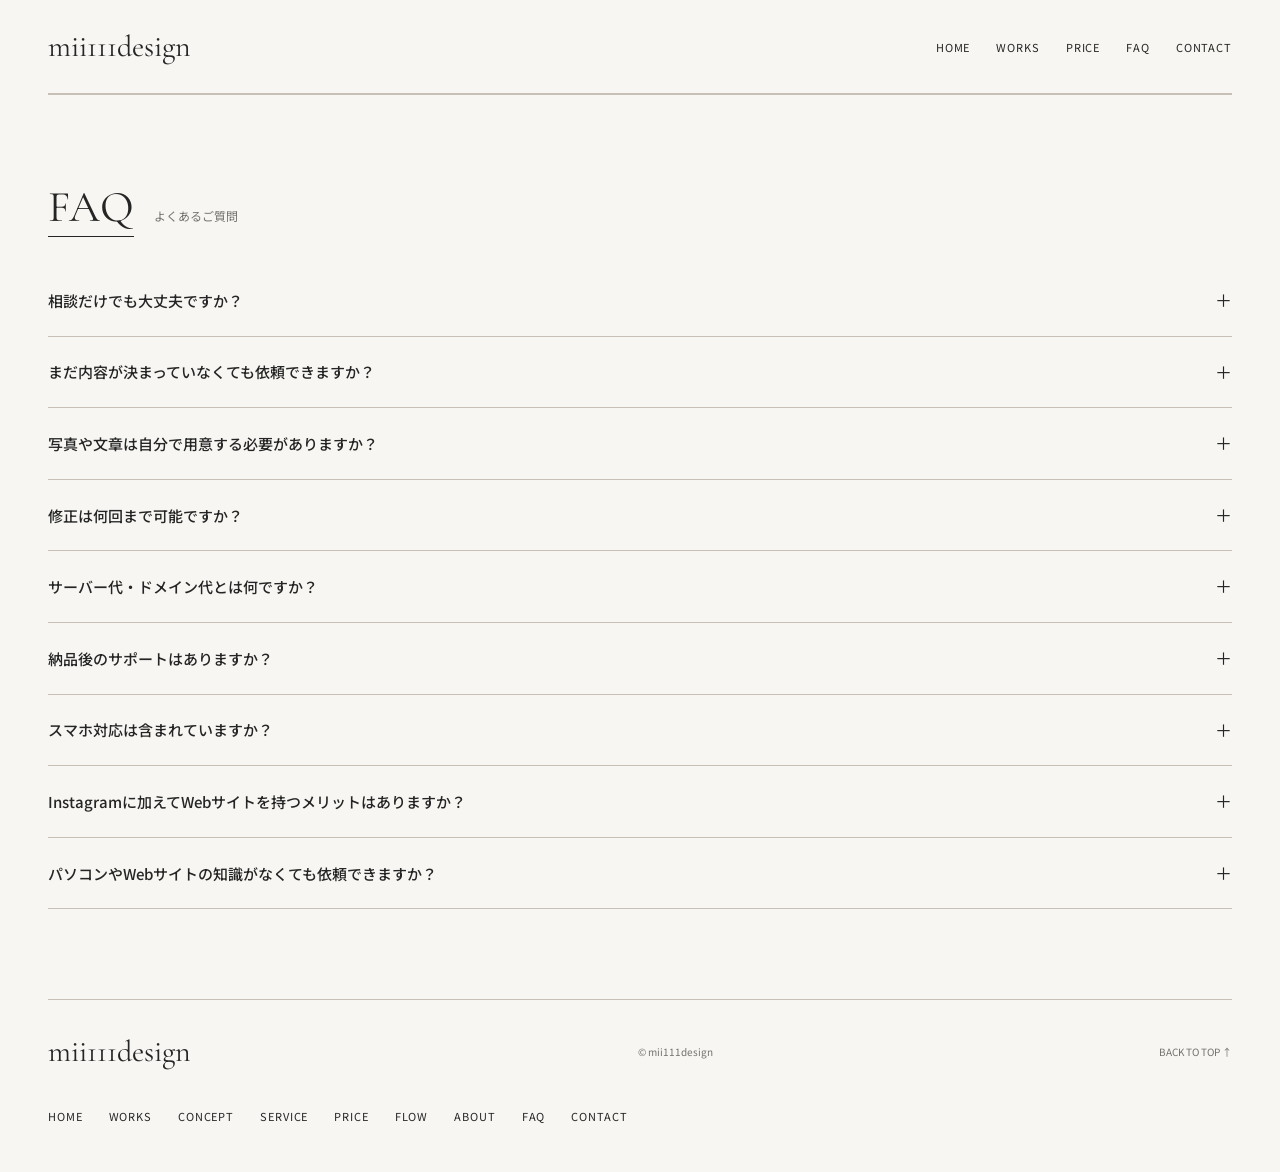
==== faq.html @ 8d622777 "Add files via upload" ====
<!doctype html><html lang="ja"><head><meta charset="utf-8"><meta name="viewport" content="width=device-width,initial-scale=1"><title>FAQ｜よくあるご質問｜mii111design</title><meta name="description" content="mii111designのWebサイト制作について、よくあるご質問をご紹介します。"><meta name="theme-color" content="#F7F6F3"><style>@import url('https://fonts.googleapis.com/css2?family=Cormorant+Garamond:wght@400;500&family=Noto+Sans+JP:wght@400;500&family=Noto+Serif+JP:wght@400;500&display=swap');
:root{--bg:#F7F6F3;--surface:#EDEAE5;--text:#252525;--muted:#73716E;--line:#C8C0B6;--serif:'Cormorant Garamond',Georgia,serif;--jp:'Noto Serif JP',serif}*{box-sizing:border-box}html{scroll-behavior:smooth;scroll-padding-top:32px}body{margin:0;background:var(--bg);color:var(--text);font-family:'Noto Sans JP',sans-serif;font-size:15px;line-height:2}a{color:inherit;text-decoration:none}button{font:inherit}a:focus-visible,button:focus-visible{outline:2px solid var(--text);outline-offset:6px}.wrap{width:calc(100% - 96px);max-width:1280px;margin-inline:auto}.header{min-height:94px;display:flex;align-items:center;justify-content:space-between;gap:28px;border-bottom:1px solid var(--line)}.brand{font-family:var(--serif);font-size:30px;line-height:1.2}.header nav{display:flex;gap:26px;font-size:11px;letter-spacing:.08em}.header nav a{padding-block:16px}.menu-toggle{display:none}.skip{position:absolute;left:24px;top:-100px;background:var(--bg);padding:12px;z-index:2}.skip:focus{top:8px}.hero{padding:88px 0 52px}.eyebrow{font-size:11px;letter-spacing:.13em;margin:0 0 24px}.hero-layout{display:grid;grid-template-columns:1.4fr 1fr;align-items:end;gap:60px}.hero h1{font:500 clamp(28px,2.6vw,38px)/1.65 var(--jp);letter-spacing:.02em;margin:0}.hero-layout>p{margin:0 0 10px;line-height:2.1}.mobile-break{display:none}.text-link{display:inline-flex;gap:50px;border-bottom:1px solid var(--text);padding:12px 0;font-size:13px}.hero>.text-link{margin-top:30px}.section{padding:90px 0;border-top:1px solid var(--line);scroll-margin-top:24px}.section-heading{display:flex;align-items:baseline;gap:20px;margin-bottom:36px}.section-heading :is(h1,h2){font:400 44px/1 var(--serif);margin:0;letter-spacing:.01em}.section-heading>p{color:var(--muted);font-size:12px;margin:0}.works-grid{display:grid;grid-template-columns:repeat(2,minmax(0,1fr));column-gap:24px;row-gap:54px}.work-image{aspect-ratio:4/3;overflow:hidden;background:var(--surface)}img{max-width:100%;display:block}.work-image img{width:100%;height:100%;object-fit:contain;transition:transform .6s ease}.work a:hover img{transform:scale(1.025)}.work-caption{display:flex;justify-content:space-between;align-items:baseline;gap:16px;margin-top:16px}.work h3{font-size:19px;font-weight:500;line-height:1.5;margin:0}.work p{font-size:12px;color:var(--muted);margin:3px 0 0}.missing{height:100%;min-height:220px;display:flex;flex-direction:column;align-items:center;justify-content:center;text-align:center;padding:24px;color:var(--muted)}.missing span{font-size:12px;letter-spacing:.12em}.missing p{font-size:13px}.note{font-size:12px;line-height:1.9;color:var(--muted);margin-top:26px}.split{display:grid;grid-template-columns:1fr 1.1fr;gap:64px}.split>.section-heading{align-self:start;flex-wrap:wrap}.copy h3,.contact h3{font:400 27px/1.8 var(--jp);margin:0 0 24px}.copy p{margin:0 0 20px;max-width:40em}.list{margin:0}.list>div{padding:22px 0;border-bottom:1px solid var(--line)}.list>div:first-child{padding-top:0}.list dt{font-weight:500}.list dd{margin:7px 0 0;color:var(--muted);font-size:13px}.contact-layout{display:grid;grid-template-columns:1fr 1.1fr;gap:64px}.contact-layout p{margin-top:0}.contact-actions{display:grid;gap:12px;margin-top:30px}.contact-actions button,.contact-actions a{display:flex;justify-content:space-between;gap:20px;align-items:center;padding:18px 20px;border:1px solid var(--line);background:transparent;color:var(--muted);text-align:left}.contact-actions span{font-size:12px}footer{display:flex;justify-content:space-between;align-items:center;gap:24px;padding:34px 0;border-top:1px solid var(--line)}footer small,footer>a:last-child{font-size:10px;color:var(--muted)}.detail{padding-top:40px}.detail>.eyebrow{margin-top:70px}.detail h1{font:400 clamp(30px,4.5vw,64px)/1.35 var(--serif);overflow-wrap:anywhere;margin:0}.category{color:var(--muted);font-size:13px;margin-bottom:36px}.detail-image{background:var(--surface);aspect-ratio:4/3;max-width:1000px;margin:0 auto 70px}.detail-image img{width:100%;height:100%;object-fit:contain}.detail-nav{display:flex;justify-content:space-between;gap:16px;padding:0 0 64px;font-size:13px}.motion .reveal{opacity:0;transform:translateY(12px);transition:opacity .65s ease,transform .65s ease}.motion .reveal.visible{opacity:1;transform:none}
@media(max-width:1000px){.wrap{width:calc(100% - 56px)}.header nav{gap:16px}.hero-layout{gap:32px}.split,.contact-layout{gap:36px}.section-heading{gap:12px}}
@media(max-width:700px){.wrap{width:calc(100% - 40px)}.header{min-height:76px;flex-wrap:wrap;gap:0}.brand{font-size:26px}.menu-toggle{display:block;background:none;border:0;padding:14px 0 14px 20px;font-size:11px;letter-spacing:.1em}.header nav{width:100%;display:grid;grid-template-columns:repeat(3,1fr);gap:0;padding:8px 0 16px}.header nav[hidden]{display:none}.header nav a{padding:12px 0;min-height:44px}.hero{padding:58px 0 40px}.hero-layout{grid-template-columns:1fr;gap:24px}.hero h1{font-size:clamp(24px,6.2vw,36px);line-height:1.8}.mobile-break{display:block}.hero-layout>p{font-size:13px}.section{padding:56px 0}.section-heading :is(h1,h2){font-size:38px}.works-grid{grid-template-columns:1fr;gap:36px}.work h3{font-size:18px}.split,.contact-layout{grid-template-columns:1fr;gap:8px}.copy h3,.contact h3{font-size:23px}.section-heading{margin-bottom:28px}.detail-image{margin-bottom:40px}.detail>.eyebrow{margin-top:42px}footer{flex-wrap:wrap;padding:28px 0}footer .brand{width:100%}.detail-nav{font-size:11px;gap:8px}}
@media(prefers-reduced-motion:reduce){html{scroll-behavior:auto}.motion .reveal{opacity:1;transform:none;transition:none}.work-image img{transition:none}.work a:hover img{transform:none}}
#price ul{padding-left:1.5em}#price>div:last-child{min-width:0}#price h3{font-size:15px;font-weight:500}#price .note h3{font-size:12px}.flow-list{padding:0;list-style:none}.flow-list>li{padding:22px 0;border-bottom:1px solid var(--line)}.flow-list>li:first-child{padding-top:0}</style><link rel="stylesheet" href="assets/additions.css"><script>(()=>{try{const reduce=matchMedia('(prefers-reduced-motion:reduce)').matches;const seen=sessionStorage.getItem('mii111design-intro-v1');sessionStorage.setItem('mii111design-intro-v1','1');if(!reduce&&!seen&&performance.getEntriesByType('navigation')[0]?.type!=='reload'){document.documentElement.classList.add('loading-intro');window.miiIntroSafety=setTimeout(()=>document.documentElement.classList.remove('loading-intro','intro-playing'),4000);}}catch(e){}})();</script><script defer src="assets/additions.js"></script></head><body><div class="site-loader" aria-hidden="true"><img src="assets/logo-loading.png" width="650" height="440" alt="" fetchpriority="high"></div><a class="skip" href="#main">本文へ移動</a><header class="header wrap"><a class="brand" href="index.html">mii111design</a><button class="menu-toggle" type="button" aria-controls="nav" aria-expanded="false">MENU</button><nav id="nav" aria-label="メインナビゲーション"><a href="index.html">HOME</a><a href="works.html">WORKS</a><a href="price.html">PRICE</a><a href="faq.html">FAQ</a><a href="index.html#contact">CONTACT</a></nav></header><main id="main" class="wrap"><section class="section" id="faq"><div class="section-heading reveal"><h1>FAQ</h1><p>よくあるご質問</p></div><div class="faq-list"><section class="faq-item"><h3><button type="button" id="faq-question-1" aria-expanded="false" aria-controls="faq-answer-1">相談だけでも大丈夫ですか？<span aria-hidden="true">＋</span></button></h3><div class="faq-answer" id="faq-answer-1" role="region" aria-labelledby="faq-question-1" inert><div><p>ご相談だけでも大丈夫です。「こんなサイトは作れるかな？」という段階からお話を伺います。ご相談・お見積もりは無料ですので、制作を依頼するかどうかは、お話ししてから考えていただけます。</p></div></div></section><section class="faq-item"><h3><button type="button" id="faq-question-2" aria-expanded="false" aria-controls="faq-answer-2">まだ内容が決まっていなくても依頼できますか？<span aria-hidden="true">＋</span></button></h3><div class="faq-answer" id="faq-answer-2" role="region" aria-labelledby="faq-question-2" inert><div><p class="wrap-copy">もちろん大丈夫です。何を載せたらいいか分からない段階でも、お店のことや好きなサイトの雰囲気を伺いながら、一緒に内容を整理していきます。</p></div></div></section><section class="faq-item"><h3><button type="button" id="faq-question-3" aria-expanded="false" aria-controls="faq-answer-3">写真や文章は自分で用意する必要がありますか？<span aria-hidden="true">＋</span></button></h3><div class="faq-answer" id="faq-answer-3" role="region" aria-labelledby="faq-question-3" inert><div><p>写真は、Webサイトに載せたいものをお客様にご用意いただいています。「どんな写真を撮ればいいか分からない」という場合は、サイトの内容に合わせて必要な写真をこちらからご案内することもできます。文章についても、最初からきれいにまとめていただく必要はありません。何を書けばいいか迷っている場合は、お店のことをお聞きしながら、一緒に内容を考えていきます。</p></div></div></section><section class="faq-item"><h3><button type="button" id="faq-question-4" aria-expanded="false" aria-controls="faq-answer-4">修正は何回まで可能ですか？<span aria-hidden="true">＋</span></button></h3><div class="faq-answer" id="faq-answer-4" role="region" aria-labelledby="faq-question-4" inert><div><p class="wrap-copy">シンプルプランは2回、スタンダードプランとオーダープランは3回まで対応しています。回数を超える修正や大幅な変更については、内容を伺ってから追加費用をご案内します。</p></div></div></section><section class="faq-item"><h3><button type="button" id="faq-question-5" aria-expanded="false" aria-controls="faq-answer-5">サーバー代・ドメイン代とは何ですか？<span aria-hidden="true">＋</span></button></h3><div class="faq-answer" id="faq-answer-5" role="region" aria-labelledby="faq-question-5" inert><div><p>サイトをインターネット上で公開するために必要な費用です。サーバーはサイトを置く場所、ドメインは住所（URL）のようなものです。制作料金とは別に費用がかかりますが、契約や設定はサポートします。</p></div></div></section><section class="faq-item"><h3><button type="button" id="faq-question-6" aria-expanded="false" aria-controls="faq-answer-6">納品後のサポートはありますか？<span aria-hidden="true">＋</span></button></h3><div class="faq-answer" id="faq-answer-6" role="region" aria-labelledby="faq-question-6" inert><div><p class="wrap-copy">納品後14日間は、文章の修正や画像の差し替えなど、軽微な修正に無料で対応しています。大幅なデザイン変更やページ追加、14日を過ぎてからの修正は、別途ご相談ください。</p></div></div></section><section class="faq-item"><h3><button type="button" id="faq-question-7" aria-expanded="false" aria-controls="faq-answer-7">スマホ対応は含まれていますか？<span aria-hidden="true">＋</span></button></h3><div class="faq-answer" id="faq-answer-7" role="region" aria-labelledby="faq-question-7" inert><div><p>すべてのプランにスマートフォン対応が含まれています。パソコン・タブレット・スマートフォンそれぞれで、情報が読みやすく、操作しやすい表示に整えます。</p></div></div></section><section class="faq-item"><h3><button type="button" id="faq-question-8" aria-expanded="false" aria-controls="faq-answer-8">Instagramに加えてWebサイトを持つメリットはありますか？<span aria-hidden="true">＋</span></button></h3><div class="faq-answer" id="faq-answer-8" role="region" aria-labelledby="faq-question-8" inert><div><p>Instagramは、お店の雰囲気や日々の様子を伝えるのに便利です。Webサイトにはメニューや料金、アクセス、予約方法をまとめて載せられるので、初めてお店を知った方も必要な情報を探しやすくなります。</p></div></div></section><section class="faq-item"><h3><button type="button" id="faq-question-9" aria-expanded="false" aria-controls="faq-answer-9">パソコンやWebサイトの知識がなくても依頼できますか？<span aria-hidden="true">＋</span></button></h3><div class="faq-answer" id="faq-answer-9" role="region" aria-labelledby="faq-question-9" inert><div><p>もちろん大丈夫です。Webサイトを作るのが初めての方にも分かるように、制作の流れや準備していただくことを一つずつご説明します。サーバーやドメインなど、聞き慣れないものについてもご案内しますので、最初から詳しい知識がなくても心配いりません。</p></div></div></section></div></section></main><footer class="wrap"><a class="brand" href="index.html">mii111design</a><small>© mii111design</small><nav class="footer-nav" aria-label="フッターナビゲーション"><a href="index.html">HOME</a><a href="works.html">WORKS</a><a href="index.html#concept">CONCEPT</a><a href="index.html#service">SERVICE</a><a href="price.html">PRICE</a><a href="index.html#flow">FLOW</a><a href="index.html#about">ABOUT</a><a href="faq.html">FAQ</a><a href="index.html#contact">CONTACT</a></nav><a href="#main">BACK TO TOP ↑</a></footer><script>const toggle=document.querySelector('.menu-toggle');const nav=document.querySelector('#nav');const narrow=window.matchMedia('(max-width:700px)');
function syncMenu(){nav.hidden=narrow.matches;toggle.setAttribute('aria-expanded',String(!nav.hidden));}
syncMenu();narrow.addEventListener('change',syncMenu);toggle.addEventListener('click',()=>{nav.hidden=!nav.hidden;toggle.setAttribute('aria-expanded',String(!nav.hidden));});nav.addEventListener('click',e=>{if(narrow.matches&&e.target.closest('a')){nav.hidden=true;toggle.setAttribute('aria-expanded','false');}});document.addEventListener('keydown',e=>{if(e.key==='Escape'&&narrow.matches&&!nav.hidden){nav.hidden=true;toggle.setAttribute('aria-expanded','false');toggle.focus();}});
if('IntersectionObserver' in window&&!window.matchMedia('(prefers-reduced-motion:reduce)').matches){const observer=new IntersectionObserver(entries=>{entries.forEach(entry=>{if(entry.isIntersecting){entry.target.classList.add('visible');observer.unobserve(entry.target);}});},{threshold:.08});document.querySelectorAll('.reveal').forEach(el=>observer.observe(el));document.documentElement.classList.add('motion');}
</script></body></html>
---- assets/additions.css ----
.title-line{position:relative;display:inline-block}.title-line::after{content:"";position:absolute;left:0;right:0;bottom:-8px;height:1px;background:currentColor;transform:scaleX(1);transform-origin:left}.underline-motion .title-line::after{transform:scaleX(0);transition:transform .7s ease}.underline-motion .title-line.line-visible::after{transform:scaleX(1)}
footer{flex-wrap:wrap}.footer-nav{order:1;flex-basis:100%;display:flex;flex-wrap:wrap;gap:0 26px;font-size:11px;letter-spacing:.08em}.footer-nav a{display:inline-flex;align-items:center;min-height:44px}.contact-actions .email-link{flex-wrap:wrap;gap:4px 20px}.email-link span{min-width:0;overflow-wrap:anywhere}.work-disclosure{margin:0 0 36px}
.site-loader{display:none}.loading-intro .site-loader{display:flex;position:fixed;inset:0;z-index:1000;align-items:center;justify-content:center;background:#fff;pointer-events:all}.site-loader img{width:min(320px,70vw);height:auto;opacity:0}.loading-intro.intro-playing .site-loader{animation:intro-out .5s ease .9s forwards}.intro-playing .site-loader img{animation:intro-in .5s ease forwards}@keyframes intro-in{to{opacity:1}}@keyframes intro-out{to{opacity:0;visibility:hidden}}@media(prefers-reduced-motion:reduce){.loading-intro .site-loader{display:none}.underline-motion .title-line::after{transform:scaleX(1);transition:none}.intro-playing .site-loader,.intro-playing .site-loader img{animation:none}}
.loading-intro body>:is(header,main,footer){filter:blur(8px);opacity:.7}.site-revealing body>:is(header,main,footer){animation:site-clarify .9s cubic-bezier(.22,1,.36,1) both}@keyframes site-clarify{from{filter:blur(8px);opacity:.7}to{filter:blur(0);opacity:1}}@media(prefers-reduced-motion:reduce){.loading-intro body>:is(header,main,footer){filter:none;opacity:1}.site-revealing body>:is(header,main,footer){animation:none;filter:none;opacity:1}}

/* Original image is displayed through four rectangular windows without editing pixels. */
.pc-marquee{overflow:hidden;margin-top:36px;padding-block:24px;background:var(--bg);width:100vw;margin-inline:calc((100% - 100vw)/2)}.pc-track{display:flex;width:max-content;animation:pc-drift 72s linear infinite}.pc-group{display:flex;gap:24px;padding-right:24px}.pc-window{position:relative;overflow:hidden;width:clamp(260px,32vw,420px);aspect-ratio:540/440;flex:none}.pc-window img{position:absolute;width:232.222222%;max-width:none;height:auto;top:-40.909091%}.pc-1 img,.pc-3 img{left:-17.592593%}.pc-2 img,.pc-4 img{left:-114.814815%}.pc-3 img,.pc-4 img{top:-141.818182%}.about-photo{width:100%;height:auto;margin-bottom:28px}@keyframes pc-drift{to{transform:translateX(-50%)}}@media(prefers-reduced-motion:reduce){.pc-track{animation:none}.pc-marquee{overflow-x:auto}}



.about-layout{display:grid;grid-template-columns:2fr 3fr;gap:64px;align-items:start}.about-layout .about-photo{margin:0}.profile-list{display:grid;gap:28px}.profile-list h3{font-size:16px;font-weight:500;line-height:1.8;margin:0 0 10px}.profile-list p{margin:0;font-size:14px}.consultation-circles{list-style:none;padding:0;margin:48px auto 0;max-width:960px;display:grid;grid-template-columns:repeat(3,minmax(0,1fr));gap:28px 48px}.consultation-circles li{aspect-ratio:1;background:var(--surface);border-radius:50%;display:flex;align-items:center;justify-content:center;text-align:center;padding:16px;line-height:1.8}.circle-motion .consultation-circles li{opacity:0;transform:translateY(20px);transition:opacity .7s ease var(--circle-delay),transform .7s ease var(--circle-delay)}.circle-motion .consultation-circles .circle-visible{opacity:1;transform:none}.consultation-note{max-width:48em;margin:36px auto 0}.faq-item{border-bottom:1px solid var(--line)}.faq-item h3{margin:0;font-size:15px;font-weight:500}.faq-item button{width:100%;display:flex;align-items:center;justify-content:space-between;gap:24px;min-height:64px;padding:20px 0;border:0;background:transparent;color:inherit;text-align:left;line-height:1.8;cursor:pointer}.faq-item button span{flex:none;font-size:17px;font-weight:400}.faq-answer{display:grid;grid-template-rows:0fr;visibility:hidden;transition:grid-template-rows .3s ease,visibility .3s}.faq-answer>div{min-height:0;overflow:hidden}.faq-answer p{font-size:14px;color:var(--muted);margin:0;padding:0 0 24px}.faq-answer.faq-open{grid-template-rows:1fr;visibility:visible}
@media(max-width:1000px){.about-layout{gap:36px}.consultation-circles{gap:24px}}
@media(max-width:700px){.about-layout{grid-template-columns:1fr;gap:28px}.profile-list{gap:26px}.profile-list p{font-size:14px}.consultation-circles{grid-template-columns:repeat(2,minmax(0,1fr));gap:16px;margin-top:36px}.consultation-circles li{font-size:clamp(12px,3.2vw,15px);padding:10px}.faq-item button{gap:16px}.faq-answer p{font-size:14px}}
@media(prefers-reduced-motion:reduce){.circle-motion .consultation-circles li{opacity:1;transform:none;transition:none}.faq-answer{transition:none}}
#consultation>.section-heading{flex-wrap:wrap}

.circle-toggle{width:100%;height:100%;display:flex;align-items:center;justify-content:center;position:absolute;inset:0;padding:16px;border:0;border-radius:50%;background:transparent;color:inherit;font:inherit;line-height:inherit;text-align:center;cursor:pointer}.consultation-circles li{position:relative}.circle-text{display:block;opacity:1;transition:opacity .175s ease}.circle-toggle.circle-switching .circle-text{opacity:0}.circle-toggle[aria-pressed="true"] .circle-text{font-size:14px}.circle-toggle:focus-visible{outline-offset:4px}@media(max-width:700px){.circle-toggle{padding:12px}.circle-toggle[aria-pressed="true"] .circle-text{font-size:clamp(11px,2.9vw,14px);line-height:1.65}}@media(prefers-reduced-motion:reduce){.circle-text{transition:none}}

.hero>.price-link{display:flex;width:max-content;margin-top:16px}#price>.section-heading{display:block}#price>.section-heading>p{margin-top:20px}.price-intro{max-width:52em;margin:0 0 36px}

.wrap-copy{text-wrap:pretty}.wrap-phrase{white-space:nowrap}

.pc-screen{position:absolute;left:10%;top:10.227273%;width:79.62963%;height:62.045455%;overflow:hidden;z-index:1;pointer-events:none}.pc-3 .pc-screen,.pc-4 .pc-screen{top:9.772727%}.pc-window .pc-screen img{position:absolute;inset:0;width:100%;height:100%;max-width:100%;object-fit:cover;opacity:0;transition:opacity .65s ease;z-index:0}.pc-screen img.screen-active{opacity:1;z-index:1}.pc-screen img.screen-incoming{opacity:1;z-index:2}@media(prefers-reduced-motion:reduce){.pc-window .pc-screen img{transition:none}}
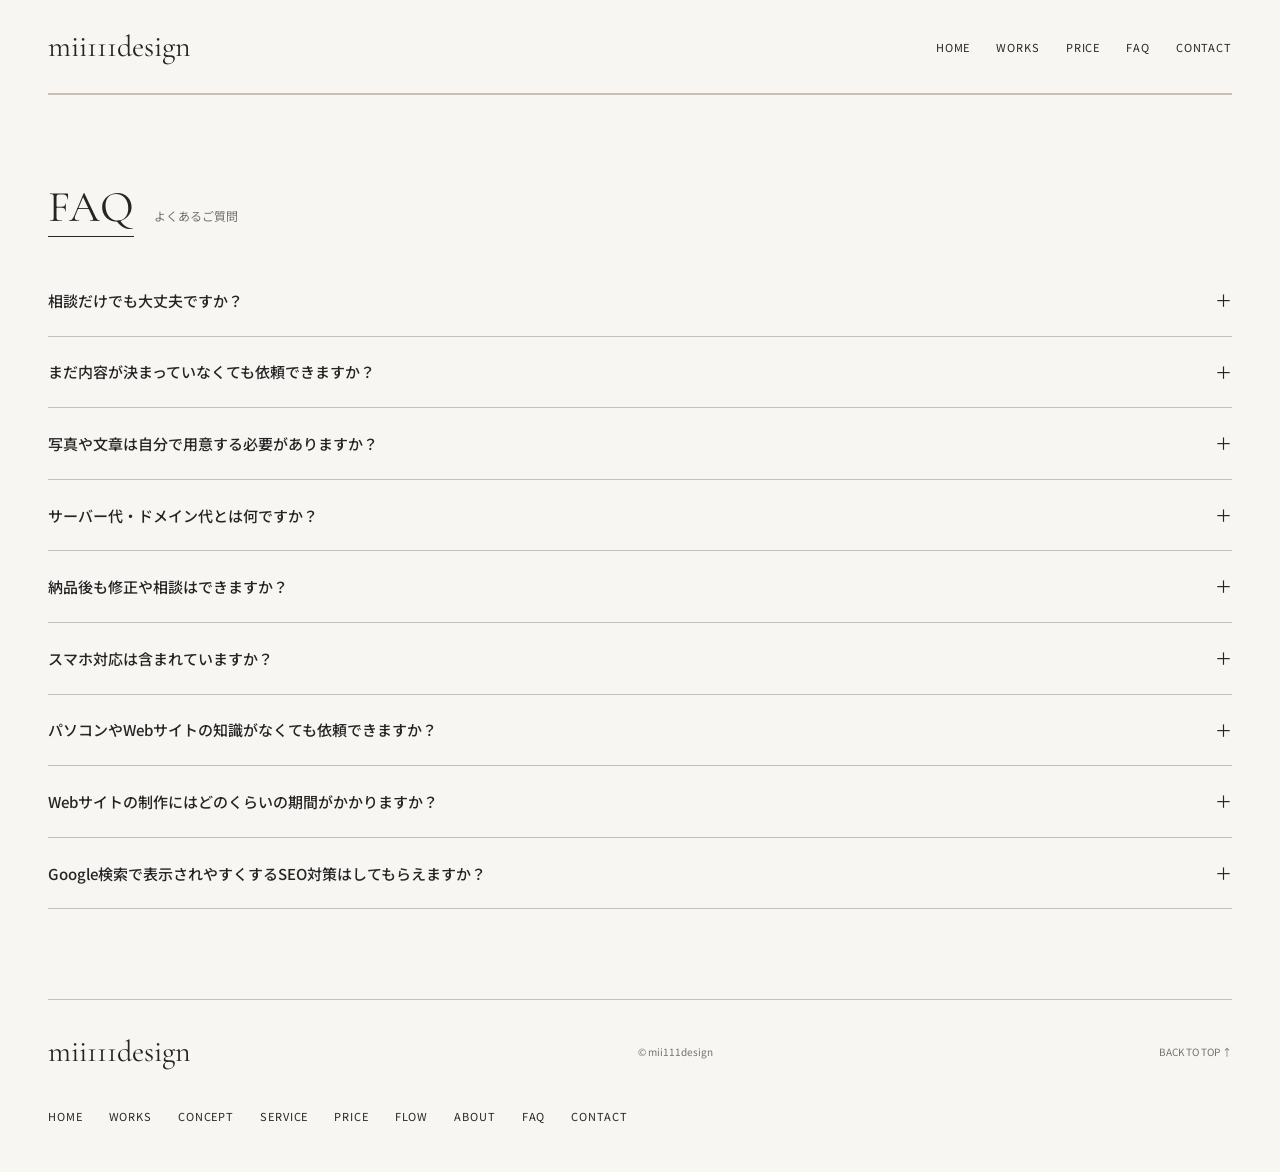
==== commit fff7e537: "Add files via upload" ====
--- a/faq.html
+++ b/faq.html
@@ -3,8 +3,5 @@
 @media(max-width:1000px){.wrap{width:calc(100% - 56px)}.header nav{gap:16px}.hero-layout{gap:32px}.split,.contact-layout{gap:36px}.section-heading{gap:12px}}
 @media(max-width:700px){.wrap{width:calc(100% - 40px)}.header{min-height:76px;flex-wrap:wrap;gap:0}.brand{font-size:26px}.menu-toggle{display:block;background:none;border:0;padding:14px 0 14px 20px;font-size:11px;letter-spacing:.1em}.header nav{width:100%;display:grid;grid-template-columns:repeat(3,1fr);gap:0;padding:8px 0 16px}.header nav[hidden]{display:none}.header nav a{padding:12px 0;min-height:44px}.hero{padding:58px 0 40px}.hero-layout{grid-template-columns:1fr;gap:24px}.hero h1{font-size:clamp(24px,6.2vw,36px);line-height:1.8}.mobile-break{display:block}.hero-layout>p{font-size:13px}.section{padding:56px 0}.section-heading :is(h1,h2){font-size:38px}.works-grid{grid-template-columns:1fr;gap:36px}.work h3{font-size:18px}.split,.contact-layout{grid-template-columns:1fr;gap:8px}.copy h3,.contact h3{font-size:23px}.section-heading{margin-bottom:28px}.detail-image{margin-bottom:40px}.detail>.eyebrow{margin-top:42px}footer{flex-wrap:wrap;padding:28px 0}footer .brand{width:100%}.detail-nav{font-size:11px;gap:8px}}
 @media(prefers-reduced-motion:reduce){html{scroll-behavior:auto}.motion .reveal{opacity:1;transform:none;transition:none}.work-image img{transition:none}.work a:hover img{transform:none}}
-#price ul{padding-left:1.5em}#price>div:last-child{min-width:0}#price h3{font-size:15px;font-weight:500}#price .note h3{font-size:12px}.flow-list{padding:0;list-style:none}.flow-list>li{padding:22px 0;border-bottom:1px solid var(--line)}.flow-list>li:first-child{padding-top:0}</style><link rel="stylesheet" href="assets/additions.css"><script>(()=>{try{const reduce=matchMedia('(prefers-reduced-motion:reduce)').matches;const seen=sessionStorage.getItem('mii111design-intro-v1');sessionStorage.setItem('mii111design-intro-v1','1');if(!reduce&&!seen&&performance.getEntriesByType('navigation')[0]?.type!=='reload'){document.documentElement.classList.add('loading-intro');window.miiIntroSafety=setTimeout(()=>document.documentElement.classList.remove('loading-intro','intro-playing'),4000);}}catch(e){}})();</script><script defer src="assets/additions.js"></script></head><body><div class="site-loader" aria-hidden="true"><img src="assets/logo-loading.png" width="650" height="440" alt="" fetchpriority="high"></div><a class="skip" href="#main">本文へ移動</a><header class="header wrap"><a class="brand" href="index.html">mii111design</a><button class="menu-toggle" type="button" aria-controls="nav" aria-expanded="false">MENU</button><nav id="nav" aria-label="メインナビゲーション"><a href="index.html">HOME</a><a href="works.html">WORKS</a><a href="price.html">PRICE</a><a href="faq.html">FAQ</a><a href="index.html#contact">CONTACT</a></nav></header><main id="main" class="wrap"><section class="section" id="faq"><div class="section-heading reveal"><h1>FAQ</h1><p>よくあるご質問</p></div><div class="faq-list"><section class="faq-item"><h3><button type="button" id="faq-question-1" aria-expanded="false" aria-controls="faq-answer-1">相談だけでも大丈夫ですか？<span aria-hidden="true">＋</span></button></h3><div class="faq-answer" id="faq-answer-1" role="region" aria-labelledby="faq-question-1" inert><div><p>ご相談だけでも大丈夫です。「こんなサイトは作れるかな？」という段階からお話を伺います。ご相談・お見積もりは無料ですので、制作を依頼するかどうかは、お話ししてから考えていただけます。</p></div></div></section><section class="faq-item"><h3><button type="button" id="faq-question-2" aria-expanded="false" aria-controls="faq-answer-2">まだ内容が決まっていなくても依頼できますか？<span aria-hidden="true">＋</span></button></h3><div class="faq-answer" id="faq-answer-2" role="region" aria-labelledby="faq-question-2" inert><div><p class="wrap-copy">もちろん大丈夫です。何を載せたらいいか分からない段階でも、お店のことや好きなサイトの雰囲気を伺いながら、一緒に内容を整理していきます。</p></div></div></section><section class="faq-item"><h3><button type="button" id="faq-question-3" aria-expanded="false" aria-controls="faq-answer-3">写真や文章は自分で用意する必要がありますか？<span aria-hidden="true">＋</span></button></h3><div class="faq-answer" id="faq-answer-3" role="region" aria-labelledby="faq-question-3" inert><div><p>写真は、Webサイトに載せたいものをお客様にご用意いただいています。「どんな写真を撮ればいいか分からない」という場合は、サイトの内容に合わせて必要な写真をこちらからご案内することもできます。文章についても、最初からきれいにまとめていただく必要はありません。何を書けばいいか迷っている場合は、お店のことをお聞きしながら、一緒に内容を考えていきます。</p></div></div></section><section class="faq-item"><h3><button type="button" id="faq-question-4" aria-expanded="false" aria-controls="faq-answer-4">修正は何回まで可能ですか？<span aria-hidden="true">＋</span></button></h3><div class="faq-answer" id="faq-answer-4" role="region" aria-labelledby="faq-question-4" inert><div><p class="wrap-copy">シンプルプランは2回、スタンダードプランとオーダープランは3回まで対応しています。回数を超える修正や大幅な変更については、内容を伺ってから追加費用をご案内します。</p></div></div></section><section class="faq-item"><h3><button type="button" id="faq-question-5" aria-expanded="false" aria-controls="faq-answer-5">サーバー代・ドメイン代とは何ですか？<span aria-hidden="true">＋</span></button></h3><div class="faq-answer" id="faq-answer-5" role="region" aria-labelledby="faq-question-5" inert><div><p>サイトをインターネット上で公開するために必要な費用です。サーバーはサイトを置く場所、ドメインは住所（URL）のようなものです。制作料金とは別に費用がかかりますが、契約や設定はサポートします。</p></div></div></section><section class="faq-item"><h3><button type="button" id="faq-question-6" aria-expanded="false" aria-controls="faq-answer-6">納品後のサポートはありますか？<span aria-hidden="true">＋</span></button></h3><div class="faq-answer" id="faq-answer-6" role="region" aria-labelledby="faq-question-6" inert><div><p class="wrap-copy">納品後14日間は、文章の修正や画像の差し替えなど、軽微な修正に無料で対応しています。大幅なデザイン変更やページ追加、14日を過ぎてからの修正は、別途ご相談ください。</p></div></div></section><section class="faq-item"><h3><button type="button" id="faq-question-7" aria-expanded="false" aria-controls="faq-answer-7">スマホ対応は含まれていますか？<span aria-hidden="true">＋</span></button></h3><div class="faq-answer" id="faq-answer-7" role="region" aria-labelledby="faq-question-7" inert><div><p>すべてのプランにスマートフォン対応が含まれています。パソコン・タブレット・スマートフォンそれぞれで、情報が読みやすく、操作しやすい表示に整えます。</p></div></div></section><section class="faq-item"><h3><button type="button" id="faq-question-8" aria-expanded="false" aria-controls="faq-answer-8">Instagramに加えてWebサイトを持つメリットはありますか？<span aria-hidden="true">＋</span></button></h3><div class="faq-answer" id="faq-answer-8" role="region" aria-labelledby="faq-question-8" inert><div><p>Instagramは、お店の雰囲気や日々の様子を伝えるのに便利です。Webサイトにはメニューや料金、アクセス、予約方法をまとめて載せられるので、初めてお店を知った方も必要な情報を探しやすくなります。</p></div></div></section><section class="faq-item"><h3><button type="button" id="faq-question-9" aria-expanded="false" aria-controls="faq-answer-9">パソコンやWebサイトの知識がなくても依頼できますか？<span aria-hidden="true">＋</span></button></h3><div class="faq-answer" id="faq-answer-9" role="region" aria-labelledby="faq-question-9" inert><div><p>もちろん大丈夫です。Webサイトを作るのが初めての方にも分かるように、制作の流れや準備していただくことを一つずつご説明します。サーバーやドメインなど、聞き慣れないものについてもご案内しますので、最初から詳しい知識がなくても心配いりません。</p></div></div></section></div></section></main><footer class="wrap"><a class="brand" href="index.html">mii111design</a><small>© mii111design</small><nav class="footer-nav" aria-label="フッターナビゲーション"><a href="index.html">HOME</a><a href="works.html">WORKS</a><a href="index.html#concept">CONCEPT</a><a href="index.html#service">SERVICE</a><a href="price.html">PRICE</a><a href="index.html#flow">FLOW</a><a href="index.html#about">ABOUT</a><a href="faq.html">FAQ</a><a href="index.html#contact">CONTACT</a></nav><a href="#main">BACK TO TOP ↑</a></footer><script>const toggle=document.querySelector('.menu-toggle');const nav=document.querySelector('#nav');const narrow=window.matchMedia('(max-width:700px)');
-function syncMenu(){nav.hidden=narrow.matches;toggle.setAttribute('aria-expanded',String(!nav.hidden));}
-syncMenu();narrow.addEventListener('change',syncMenu);toggle.addEventListener('click',()=>{nav.hidden=!nav.hidden;toggle.setAttribute('aria-expanded',String(!nav.hidden));});nav.addEventListener('click',e=>{if(narrow.matches&&e.target.closest('a')){nav.hidden=true;toggle.setAttribute('aria-expanded','false');}});document.addEventListener('keydown',e=>{if(e.key==='Escape'&&narrow.matches&&!nav.hidden){nav.hidden=true;toggle.setAttribute('aria-expanded','false');toggle.focus();}});
-if('IntersectionObserver' in window&&!window.matchMedia('(prefers-reduced-motion:reduce)').matches){const observer=new IntersectionObserver(entries=>{entries.forEach(entry=>{if(entry.isIntersecting){entry.target.classList.add('visible');observer.unobserve(entry.target);}});},{threshold:.08});document.querySelectorAll('.reveal').forEach(el=>observer.observe(el));document.documentElement.classList.add('motion');}
+#price ul{padding-left:1.5em}#price>div:last-child{min-width:0}#price h3{font-size:15px;font-weight:500}#price .note h3{font-size:12px}.flow-list{padding:0;list-style:none}.flow-list>li{padding:22px 0;border-bottom:1px solid var(--line)}.flow-list>li:first-child{padding-top:0}</style><link rel="stylesheet" href="assets/additions.css"><script>(()=>{try{const reduce=matchMedia('(prefers-reduced-motion:reduce)').matches;const seen=sessionStorage.getItem('mii111design-intro-v1');sessionStorage.setItem('mii111design-intro-v1','1');if(!reduce&&!seen&&performance.getEntriesByType('navigation')[0]?.type!=='reload'){document.documentElement.classList.add('loading-intro');window.miiIntroSafety=setTimeout(()=>document.documentElement.classList.remove('loading-intro','intro-playing'),4000);}}catch(e){}})();</script><script defer src="assets/additions.js"></script></head><body><div class="site-loader" aria-hidden="true"><img src="assets/logo-loading.png" width="650" height="440" alt="" fetchpriority="high"></div><a class="skip" href="#main">本文へ移動</a><header class="header wrap"><a class="brand" href="index.html">mii111design</a><button class="menu-toggle" type="button" aria-controls="nav" aria-expanded="false" aria-label="メニューを開く"><span class="menu-icon" aria-hidden="true"><span></span><span></span><span></span></span></button><nav id="nav" aria-label="メインナビゲーション"><a href="index.html">HOME</a><a href="works.html">WORKS</a><a href="price.html">PRICE</a><a href="faq.html">FAQ</a><a href="index.html#contact">CONTACT</a></nav></header><main id="main" class="wrap"><section class="section" id="faq"><div class="section-heading reveal"><h1>FAQ</h1><p>よくあるご質問</p></div><div class="faq-list"><section class="faq-item"><h3><button type="button" id="faq-question-1" aria-expanded="false" aria-controls="faq-answer-1">相談だけでも大丈夫ですか？<span aria-hidden="true">＋</span></button></h3><div class="faq-answer" id="faq-answer-1" role="region" aria-labelledby="faq-question-1" inert><div><p>ご相談だけでも大丈夫です。「こんなサイトは作れるかな？」という段階からお話を伺います。ご相談・お見積もりは無料ですので、制作を依頼するかどうかは、お話ししてから考えていただけます。</p></div></div></section><section class="faq-item"><h3><button type="button" id="faq-question-2" aria-expanded="false" aria-controls="faq-answer-2">まだ内容が決まっていなくても依頼できますか？<span aria-hidden="true">＋</span></button></h3><div class="faq-answer" id="faq-answer-2" role="region" aria-labelledby="faq-question-2" inert><div><p class="wrap-copy">もちろん大丈夫です。何を載せたらいいか分からない段階でも、お店のことや好きなサイトの雰囲気を伺いながら、一緒に内容を整理していきます。</p></div></div></section><section class="faq-item"><h3><button type="button" id="faq-question-3" aria-expanded="false" aria-controls="faq-answer-3">写真や文章は自分で用意する必要がありますか？<span aria-hidden="true">＋</span></button></h3><div class="faq-answer" id="faq-answer-3" role="region" aria-labelledby="faq-question-3" inert><div><p>写真は、Webサイトに載せたいものをお客様にご用意いただいています。「どんな写真を撮ればいいか分からない」という場合は、サイトの内容に合わせて必要な写真をこちらからご案内することもできます。文章についても、最初からきれいにまとめていただく必要はありません。何を書けばいいか迷っている場合は、お店のことをお聞きしながら、一緒に内容を考えていきます。</p></div></div></section><section class="faq-item"><h3><button type="button" id="faq-question-5" aria-expanded="false" aria-controls="faq-answer-5">サーバー代・ドメイン代とは何ですか？<span aria-hidden="true">＋</span></button></h3><div class="faq-answer" id="faq-answer-5" role="region" aria-labelledby="faq-question-5" inert><div><p>サイトをインターネット上で公開するために必要な費用です。サーバーはサイトを置く場所、ドメインは住所（URL）のようなものです。制作料金とは別に費用がかかりますが、契約や設定はサポートします。</p></div></div></section><section class="faq-item"><h3><button type="button" id="faq-question-6" aria-expanded="false" aria-controls="faq-answer-6">納品後も修正や相談はできますか？<span aria-hidden="true">＋</span></button></h3><div class="faq-answer" id="faq-answer-6" role="region" aria-labelledby="faq-question-6" inert><div><p class="wrap-copy">納品後14日間は、文章の修正や画像の差し替えなど、軽微な修正に無料で対応しています。大幅なデザイン変更やページ追加、14日を過ぎてからの修正は、別途ご相談ください。</p></div></div></section><section class="faq-item"><h3><button type="button" id="faq-question-7" aria-expanded="false" aria-controls="faq-answer-7">スマホ対応は含まれていますか？<span aria-hidden="true">＋</span></button></h3><div class="faq-answer" id="faq-answer-7" role="region" aria-labelledby="faq-question-7" inert><div><p>すべてのプランにスマートフォン対応が含まれています。パソコン・タブレット・スマートフォンそれぞれで、情報が読みやすく、操作しやすい表示に整えます。</p></div></div></section><section class="faq-item"><h3><button type="button" id="faq-question-9" aria-expanded="false" aria-controls="faq-answer-9">パソコンやWebサイトの知識がなくても依頼できますか？<span aria-hidden="true">＋</span></button></h3><div class="faq-answer" id="faq-answer-9" role="region" aria-labelledby="faq-question-9" inert><div><p>もちろん大丈夫です。Webサイトを作るのが初めての方にも分かるように、制作の流れや準備していただくことを一つずつご説明します。サーバーやドメインなど、聞き慣れないものについてもご案内しますので、最初から詳しい知識がなくても心配いりません。</p></div></div></section><section class="faq-item"><h3><button type="button" id="faq-question-10" aria-expanded="false" aria-controls="faq-answer-10">Webサイトの制作にはどのくらいの期間がかかりますか？<span aria-hidden="true">＋</span></button></h3><div class="faq-answer" id="faq-answer-10" role="region" aria-labelledby="faq-question-10" inert><div><p>制作期間は、通常3〜4週間ほどを目安にしています。ページ数や掲載する内容、写真・文章などの準備状況によって前後する場合もありますので、詳しいスケジュールはご相談の際にお伝えします。</p></div></div></section><section class="faq-item"><h3><button type="button" id="faq-question-11" aria-expanded="false" aria-controls="faq-answer-11">Google検索で表示されやすくするSEO対策はしてもらえますか？<span aria-hidden="true">＋</span></button></h3><div class="faq-answer" id="faq-answer-11" role="region" aria-labelledby="faq-question-11" inert><div><p>はい、基本的なSEO対策を意識して制作しています。ページごとのタイトルや説明文、サイトの構成などを整え、Googleなどの検索エンジンに内容が正しく伝わりやすいサイトづくりを行います。ただし、検索順位は競合状況や検索エンジンの評価などによって変わるため、上位表示を保証するものではありません。</p></div></div></section></div></section></main><footer class="wrap"><a class="brand" href="index.html">mii111design</a><small>© mii111design</small><nav class="footer-nav" aria-label="フッターナビゲーション"><a href="index.html">HOME</a><a href="works.html">WORKS</a><a href="index.html#concept">CONCEPT</a><a href="index.html#service">SERVICE</a><a href="price.html">PRICE</a><a href="index.html#flow">FLOW</a><a href="index.html#about">ABOUT</a><a href="faq.html">FAQ</a><a href="index.html#contact">CONTACT</a></nav><a href="#main">BACK TO TOP ↑</a></footer><script>if('IntersectionObserver' in window&&!window.matchMedia('(prefers-reduced-motion:reduce)').matches){const observer=new IntersectionObserver(entries=>{entries.forEach(entry=>{if(entry.isIntersecting){entry.target.classList.add('visible');observer.unobserve(entry.target);}});},{threshold:.08});document.querySelectorAll('.reveal').forEach(el=>observer.observe(el));document.documentElement.classList.add('motion');}
 </script></body></html>
--- a/assets/additions.css
+++ b/assets/additions.css
@@ -21,3 +21,8 @@
 .wrap-copy{text-wrap:pretty}.wrap-phrase{white-space:nowrap}
 
 .pc-screen{position:absolute;left:10%;top:10.227273%;width:79.62963%;height:62.045455%;overflow:hidden;z-index:1;pointer-events:none}.pc-3 .pc-screen,.pc-4 .pc-screen{top:9.772727%}.pc-window .pc-screen img{position:absolute;inset:0;width:100%;height:100%;max-width:100%;object-fit:cover;opacity:0;transition:opacity .65s ease;z-index:0}.pc-screen img.screen-active{opacity:1;z-index:1}.pc-screen img.screen-incoming{opacity:1;z-index:2}@media(prefers-reduced-motion:reduce){.pc-window .pc-screen img{transition:none}}
+
+.concept-photo{display:block;width:100%;height:auto;margin-top:28px}.consultation-tap-hint{display:none}
+.service-motion #service .list>div{opacity:0;transform:translateY(20px);transition:opacity .7s ease var(--service-delay),transform .7s ease var(--service-delay)}.service-motion #service .list>.service-visible{opacity:1;transform:none}
+@media(max-width:700px){.menu-toggle{min-width:44px;min-height:44px;display:flex;align-items:center;justify-content:flex-end}.menu-icon{position:relative;display:block;width:24px;height:18px}.menu-icon>span{position:absolute;left:0;width:24px;height:1px;background:currentColor;transition:transform .3s ease,opacity .3s ease}.menu-icon>span:nth-child(1){top:0}.menu-icon>span:nth-child(2){top:8px}.menu-icon>span:nth-child(3){top:16px}.menu-toggle[aria-expanded="true"] .menu-icon>span:nth-child(1){transform:translateY(8px) rotate(45deg)}.menu-toggle[aria-expanded="true"] .menu-icon>span:nth-child(2){opacity:0}.menu-toggle[aria-expanded="true"] .menu-icon>span:nth-child(3){transform:translateY(-8px) rotate(-45deg)}.header nav{grid-template-columns:1fr}.consultation-tap-hint{display:block;margin:0;color:var(--muted)}}
+@media(prefers-reduced-motion:reduce){.service-motion #service .list>div{opacity:1;transform:none;transition:none}.menu-icon>span{transition:none}}
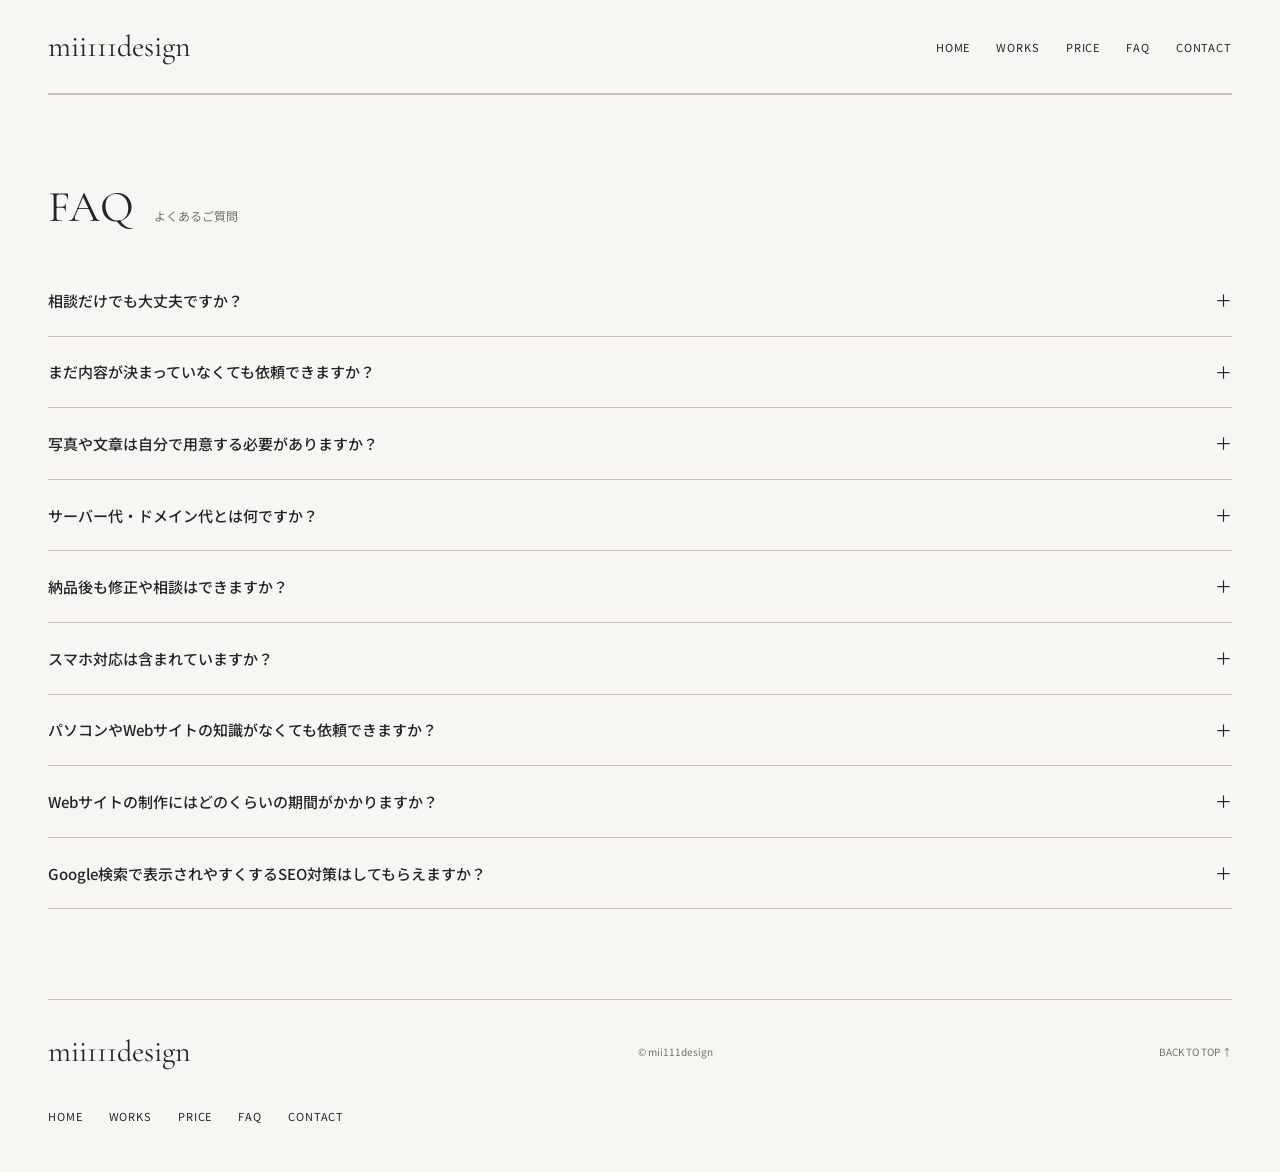
==== commit 06b5835c: "Add files via upload" ====
--- a/faq.html
+++ b/faq.html
@@ -3,5 +3,5 @@
 @media(max-width:1000px){.wrap{width:calc(100% - 56px)}.header nav{gap:16px}.hero-layout{gap:32px}.split,.contact-layout{gap:36px}.section-heading{gap:12px}}
 @media(max-width:700px){.wrap{width:calc(100% - 40px)}.header{min-height:76px;flex-wrap:wrap;gap:0}.brand{font-size:26px}.menu-toggle{display:block;background:none;border:0;padding:14px 0 14px 20px;font-size:11px;letter-spacing:.1em}.header nav{width:100%;display:grid;grid-template-columns:repeat(3,1fr);gap:0;padding:8px 0 16px}.header nav[hidden]{display:none}.header nav a{padding:12px 0;min-height:44px}.hero{padding:58px 0 40px}.hero-layout{grid-template-columns:1fr;gap:24px}.hero h1{font-size:clamp(24px,6.2vw,36px);line-height:1.8}.mobile-break{display:block}.hero-layout>p{font-size:13px}.section{padding:56px 0}.section-heading :is(h1,h2){font-size:38px}.works-grid{grid-template-columns:1fr;gap:36px}.work h3{font-size:18px}.split,.contact-layout{grid-template-columns:1fr;gap:8px}.copy h3,.contact h3{font-size:23px}.section-heading{margin-bottom:28px}.detail-image{margin-bottom:40px}.detail>.eyebrow{margin-top:42px}footer{flex-wrap:wrap;padding:28px 0}footer .brand{width:100%}.detail-nav{font-size:11px;gap:8px}}
 @media(prefers-reduced-motion:reduce){html{scroll-behavior:auto}.motion .reveal{opacity:1;transform:none;transition:none}.work-image img{transition:none}.work a:hover img{transform:none}}
-#price ul{padding-left:1.5em}#price>div:last-child{min-width:0}#price h3{font-size:15px;font-weight:500}#price .note h3{font-size:12px}.flow-list{padding:0;list-style:none}.flow-list>li{padding:22px 0;border-bottom:1px solid var(--line)}.flow-list>li:first-child{padding-top:0}</style><link rel="stylesheet" href="assets/additions.css"><script>(()=>{try{const reduce=matchMedia('(prefers-reduced-motion:reduce)').matches;const seen=sessionStorage.getItem('mii111design-intro-v1');sessionStorage.setItem('mii111design-intro-v1','1');if(!reduce&&!seen&&performance.getEntriesByType('navigation')[0]?.type!=='reload'){document.documentElement.classList.add('loading-intro');window.miiIntroSafety=setTimeout(()=>document.documentElement.classList.remove('loading-intro','intro-playing'),4000);}}catch(e){}})();</script><script defer src="assets/additions.js"></script></head><body><div class="site-loader" aria-hidden="true"><img src="assets/logo-loading.png" width="650" height="440" alt="" fetchpriority="high"></div><a class="skip" href="#main">本文へ移動</a><header class="header wrap"><a class="brand" href="index.html">mii111design</a><button class="menu-toggle" type="button" aria-controls="nav" aria-expanded="false" aria-label="メニューを開く"><span class="menu-icon" aria-hidden="true"><span></span><span></span><span></span></span></button><nav id="nav" aria-label="メインナビゲーション"><a href="index.html">HOME</a><a href="works.html">WORKS</a><a href="price.html">PRICE</a><a href="faq.html">FAQ</a><a href="index.html#contact">CONTACT</a></nav></header><main id="main" class="wrap"><section class="section" id="faq"><div class="section-heading reveal"><h1>FAQ</h1><p>よくあるご質問</p></div><div class="faq-list"><section class="faq-item"><h3><button type="button" id="faq-question-1" aria-expanded="false" aria-controls="faq-answer-1">相談だけでも大丈夫ですか？<span aria-hidden="true">＋</span></button></h3><div class="faq-answer" id="faq-answer-1" role="region" aria-labelledby="faq-question-1" inert><div><p>ご相談だけでも大丈夫です。「こんなサイトは作れるかな？」という段階からお話を伺います。ご相談・お見積もりは無料ですので、制作を依頼するかどうかは、お話ししてから考えていただけます。</p></div></div></section><section class="faq-item"><h3><button type="button" id="faq-question-2" aria-expanded="false" aria-controls="faq-answer-2">まだ内容が決まっていなくても依頼できますか？<span aria-hidden="true">＋</span></button></h3><div class="faq-answer" id="faq-answer-2" role="region" aria-labelledby="faq-question-2" inert><div><p class="wrap-copy">もちろん大丈夫です。何を載せたらいいか分からない段階でも、お店のことや好きなサイトの雰囲気を伺いながら、一緒に内容を整理していきます。</p></div></div></section><section class="faq-item"><h3><button type="button" id="faq-question-3" aria-expanded="false" aria-controls="faq-answer-3">写真や文章は自分で用意する必要がありますか？<span aria-hidden="true">＋</span></button></h3><div class="faq-answer" id="faq-answer-3" role="region" aria-labelledby="faq-question-3" inert><div><p>写真は、Webサイトに載せたいものをお客様にご用意いただいています。「どんな写真を撮ればいいか分からない」という場合は、サイトの内容に合わせて必要な写真をこちらからご案内することもできます。文章についても、最初からきれいにまとめていただく必要はありません。何を書けばいいか迷っている場合は、お店のことをお聞きしながら、一緒に内容を考えていきます。</p></div></div></section><section class="faq-item"><h3><button type="button" id="faq-question-5" aria-expanded="false" aria-controls="faq-answer-5">サーバー代・ドメイン代とは何ですか？<span aria-hidden="true">＋</span></button></h3><div class="faq-answer" id="faq-answer-5" role="region" aria-labelledby="faq-question-5" inert><div><p>サイトをインターネット上で公開するために必要な費用です。サーバーはサイトを置く場所、ドメインは住所（URL）のようなものです。制作料金とは別に費用がかかりますが、契約や設定はサポートします。</p></div></div></section><section class="faq-item"><h3><button type="button" id="faq-question-6" aria-expanded="false" aria-controls="faq-answer-6">納品後も修正や相談はできますか？<span aria-hidden="true">＋</span></button></h3><div class="faq-answer" id="faq-answer-6" role="region" aria-labelledby="faq-question-6" inert><div><p class="wrap-copy">納品後14日間は、文章の修正や画像の差し替えなど、軽微な修正に無料で対応しています。大幅なデザイン変更やページ追加、14日を過ぎてからの修正は、別途ご相談ください。</p></div></div></section><section class="faq-item"><h3><button type="button" id="faq-question-7" aria-expanded="false" aria-controls="faq-answer-7">スマホ対応は含まれていますか？<span aria-hidden="true">＋</span></button></h3><div class="faq-answer" id="faq-answer-7" role="region" aria-labelledby="faq-question-7" inert><div><p>すべてのプランにスマートフォン対応が含まれています。パソコン・タブレット・スマートフォンそれぞれで、情報が読みやすく、操作しやすい表示に整えます。</p></div></div></section><section class="faq-item"><h3><button type="button" id="faq-question-9" aria-expanded="false" aria-controls="faq-answer-9">パソコンやWebサイトの知識がなくても依頼できますか？<span aria-hidden="true">＋</span></button></h3><div class="faq-answer" id="faq-answer-9" role="region" aria-labelledby="faq-question-9" inert><div><p>もちろん大丈夫です。Webサイトを作るのが初めての方にも分かるように、制作の流れや準備していただくことを一つずつご説明します。サーバーやドメインなど、聞き慣れないものについてもご案内しますので、最初から詳しい知識がなくても心配いりません。</p></div></div></section><section class="faq-item"><h3><button type="button" id="faq-question-10" aria-expanded="false" aria-controls="faq-answer-10">Webサイトの制作にはどのくらいの期間がかかりますか？<span aria-hidden="true">＋</span></button></h3><div class="faq-answer" id="faq-answer-10" role="region" aria-labelledby="faq-question-10" inert><div><p>制作期間は、通常3〜4週間ほどを目安にしています。ページ数や掲載する内容、写真・文章などの準備状況によって前後する場合もありますので、詳しいスケジュールはご相談の際にお伝えします。</p></div></div></section><section class="faq-item"><h3><button type="button" id="faq-question-11" aria-expanded="false" aria-controls="faq-answer-11">Google検索で表示されやすくするSEO対策はしてもらえますか？<span aria-hidden="true">＋</span></button></h3><div class="faq-answer" id="faq-answer-11" role="region" aria-labelledby="faq-question-11" inert><div><p>はい、基本的なSEO対策を意識して制作しています。ページごとのタイトルや説明文、サイトの構成などを整え、Googleなどの検索エンジンに内容が正しく伝わりやすいサイトづくりを行います。ただし、検索順位は競合状況や検索エンジンの評価などによって変わるため、上位表示を保証するものではありません。</p></div></div></section></div></section></main><footer class="wrap"><a class="brand" href="index.html">mii111design</a><small>© mii111design</small><nav class="footer-nav" aria-label="フッターナビゲーション"><a href="index.html">HOME</a><a href="works.html">WORKS</a><a href="index.html#concept">CONCEPT</a><a href="index.html#service">SERVICE</a><a href="price.html">PRICE</a><a href="index.html#flow">FLOW</a><a href="index.html#about">ABOUT</a><a href="faq.html">FAQ</a><a href="index.html#contact">CONTACT</a></nav><a href="#main">BACK TO TOP ↑</a></footer><script>if('IntersectionObserver' in window&&!window.matchMedia('(prefers-reduced-motion:reduce)').matches){const observer=new IntersectionObserver(entries=>{entries.forEach(entry=>{if(entry.isIntersecting){entry.target.classList.add('visible');observer.unobserve(entry.target);}});},{threshold:.08});document.querySelectorAll('.reveal').forEach(el=>observer.observe(el));document.documentElement.classList.add('motion');}
+#price ul{padding-left:1.5em}#price>div:last-child{min-width:0}#price h3{font-size:15px;font-weight:500}#price .note h3{font-size:12px}.flow-list{padding:0;list-style:none}.flow-list>li{padding:22px 0;border-bottom:1px solid var(--line)}.flow-list>li:first-child{padding-top:0}</style><link rel="stylesheet" href="assets/additions.css?v=20261022c"><script>(()=>{try{const reduce=matchMedia('(prefers-reduced-motion:reduce)').matches;const seen=sessionStorage.getItem('mii111design-intro-v1');sessionStorage.setItem('mii111design-intro-v1','1');if(!reduce&&!seen&&performance.getEntriesByType('navigation')[0]?.type!=='reload'){document.documentElement.classList.add('loading-intro');window.miiIntroSafety=setTimeout(()=>document.documentElement.classList.remove('loading-intro','intro-playing'),4000);}}catch(e){}})();</script><script defer src="assets/additions.js?v=20261022c"></script></head><body><div class="site-loader" aria-hidden="true"><img src="assets/logo-loading.png" width="650" height="440" alt="" fetchpriority="high"></div><a class="skip" href="#main">本文へ移動</a><header class="header wrap"><a class="brand" href="index.html">mii111design</a><button class="menu-toggle" type="button" aria-controls="nav" aria-expanded="false" aria-label="メニューを開く"><span class="menu-icon" aria-hidden="true"><span></span><span></span><span></span></span></button><nav id="nav" aria-label="メインナビゲーション"><a href="index.html">HOME</a><a href="works.html">WORKS</a><a href="price.html">PRICE</a><a href="faq.html">FAQ</a><a href="index.html#contact">CONTACT</a></nav></header><main id="main" class="wrap"><section class="section" id="faq"><div class="section-heading reveal"><h1>FAQ</h1><p>よくあるご質問</p></div><div class="faq-list"><section class="faq-item"><h3><button type="button" id="faq-question-1" aria-expanded="false" aria-controls="faq-answer-1">相談だけでも大丈夫ですか？<span aria-hidden="true">＋</span></button></h3><div class="faq-answer" id="faq-answer-1" role="region" aria-labelledby="faq-question-1" inert><div><p>もちろんです。ご相談・お見積もりは無料なので、依頼するか迷っている段階でもお声がけください。</p></div></div></section><section class="faq-item"><h3><button type="button" id="faq-question-2" aria-expanded="false" aria-controls="faq-answer-2">まだ内容が決まっていなくても依頼できますか？<span aria-hidden="true">＋</span></button></h3><div class="faq-answer" id="faq-answer-2" role="region" aria-labelledby="faq-question-2" inert><div><p class="wrap-copy">もちろん大丈夫です。掲載する内容やデザインについても、お話ししながら一緒に整理していきます。</p></div></div></section><section class="faq-item"><h3><button type="button" id="faq-question-3" aria-expanded="false" aria-controls="faq-answer-3">写真や文章は自分で用意する必要がありますか？<span aria-hidden="true">＋</span></button></h3><div class="faq-answer" id="faq-answer-3" role="region" aria-labelledby="faq-question-3" inert><div><p>写真は基本的にご用意をお願いしていますが、必要な写真の種類や構図はこちらからご案内できます。文章も最初から完成させる必要はなく、何を書けばいいか一緒に考えられます。</p></div></div></section><section class="faq-item"><h3><button type="button" id="faq-question-5" aria-expanded="false" aria-controls="faq-answer-5">サーバー代・ドメイン代とは何ですか？<span aria-hidden="true">＋</span></button></h3><div class="faq-answer" id="faq-answer-5" role="region" aria-labelledby="faq-question-5" inert><div><p>サーバーはWebサイトを置く場所、ドメインはサイトの住所（URL）のようなものです。どちらも公開に必要な費用で、制作料金とは別にかかりますが、契約や設定はサポートします。</p></div></div></section><section class="faq-item"><h3><button type="button" id="faq-question-6" aria-expanded="false" aria-controls="faq-answer-6">納品後も修正や相談はできますか？<span aria-hidden="true">＋</span></button></h3><div class="faq-answer" id="faq-answer-6" role="region" aria-labelledby="faq-question-6" inert><div><p class="wrap-copy">納品後14日間は、文章の修正や画像の差し替えなど軽微な修正に無料で対応します。その後の修正や、ページ追加・リニューアルもご相談いただけますが、14日を過ぎた修正や大きな変更は内容に応じて費用をご案内します。</p></div></div></section><section class="faq-item"><h3><button type="button" id="faq-question-7" aria-expanded="false" aria-controls="faq-answer-7">スマホ対応は含まれていますか？<span aria-hidden="true">＋</span></button></h3><div class="faq-answer" id="faq-answer-7" role="region" aria-labelledby="faq-question-7" inert><div><p>はい、すべてのプランでスマートフォン表示に対応しています。パソコン・タブレット・スマートフォンの画面に合わせて、見やすく操作しやすい表示に整えます。</p></div></div></section><section class="faq-item"><h3><button type="button" id="faq-question-9" aria-expanded="false" aria-controls="faq-answer-9">パソコンやWebサイトの知識がなくても依頼できますか？<span aria-hidden="true">＋</span></button></h3><div class="faq-answer" id="faq-answer-9" role="region" aria-labelledby="faq-question-9" inert><div><p>もちろん大丈夫です。制作の流れや必要な準備、サーバー・ドメインなどの難しい設定についても順番にご案内します。</p></div></div></section><section class="faq-item"><h3><button type="button" id="faq-question-10" aria-expanded="false" aria-controls="faq-answer-10">Webサイトの制作にはどのくらいの期間がかかりますか？<span aria-hidden="true">＋</span></button></h3><div class="faq-answer" id="faq-answer-10" role="region" aria-labelledby="faq-question-10" inert><div><p>通常3〜4週間ほどが目安です。ページ数や掲載内容、写真・文章の準備状況によって前後するため、詳しいスケジュールはご相談時にお伝えします。</p></div></div></section><section class="faq-item"><h3><button type="button" id="faq-question-11" aria-expanded="false" aria-controls="faq-answer-11">Google検索で表示されやすくするSEO対策はしてもらえますか？<span aria-hidden="true">＋</span></button></h3><div class="faq-answer" id="faq-answer-11" role="region" aria-labelledby="faq-question-11" inert><div><p>はい、ページ構成やタイトル・説明文など、検索エンジンに内容が伝わりやすい基本的なSEO対策を行います。ただし、検索結果への掲載や上位表示を保証するものではありません。</p></div></div></section></div></section></main><footer class="wrap"><a class="brand" href="index.html">mii111design</a><small>© mii111design</small><nav class="footer-nav" aria-label="フッターナビゲーション"><a href="index.html">HOME</a><a href="works.html">WORKS</a><a href="price.html">PRICE</a><a href="faq.html">FAQ</a><a href="index.html#contact">CONTACT</a></nav><a href="#main">BACK TO TOP ↑</a></footer><script>if('IntersectionObserver' in window&&!window.matchMedia('(prefers-reduced-motion:reduce)').matches){const observer=new IntersectionObserver(entries=>{entries.forEach(entry=>{if(entry.isIntersecting){entry.target.classList.add('visible');observer.unobserve(entry.target);}});},{threshold:.08});document.querySelectorAll('.reveal').forEach(el=>observer.observe(el));document.documentElement.classList.add('motion');}
 </script></body></html>
--- a/assets/additions.css
+++ b/assets/additions.css
@@ -14,7 +14,7 @@
 @media(prefers-reduced-motion:reduce){.circle-motion .consultation-circles li{opacity:1;transform:none;transition:none}.faq-answer{transition:none}}
 #consultation>.section-heading{flex-wrap:wrap}
 
-.circle-toggle{width:100%;height:100%;display:flex;align-items:center;justify-content:center;position:absolute;inset:0;padding:16px;border:0;border-radius:50%;background:transparent;color:inherit;font:inherit;line-height:inherit;text-align:center;cursor:pointer}.consultation-circles li{position:relative}.circle-text{display:block;opacity:1;transition:opacity .175s ease}.circle-toggle.circle-switching .circle-text{opacity:0}.circle-toggle[aria-pressed="true"] .circle-text{font-size:14px}.circle-toggle:focus-visible{outline-offset:4px}@media(max-width:700px){.circle-toggle{padding:12px}.circle-toggle[aria-pressed="true"] .circle-text{font-size:clamp(11px,2.9vw,14px);line-height:1.65}}@media(prefers-reduced-motion:reduce){.circle-text{transition:none}}
+.circle-toggle{width:100%;height:100%;display:flex;align-items:center;justify-content:center;position:absolute;inset:0;padding:16px;border:0;border-radius:50%;background:transparent;color:inherit;font:inherit;line-height:inherit;text-align:center;cursor:pointer}.consultation-circles li{position:relative}.circle-text{display:block;opacity:1;transition:opacity .175s ease}.circle-toggle.circle-switching .circle-text{opacity:0}.circle-toggle[aria-pressed="true"] .circle-text{font-size:14px}.circle-toggle:focus-visible{outline-offset:4px}@media(max-width:700px){.circle-toggle{padding:12px}.circle-toggle[aria-pressed="true"] .circle-text{font-size:clamp(12px,3.1vw,14px);line-height:1.65}}@media(prefers-reduced-motion:reduce){.circle-text{transition:none}}
 
 .hero>.price-link{display:flex;width:max-content;margin-top:16px}#price>.section-heading{display:block}#price>.section-heading>p{margin-top:20px}.price-intro{max-width:52em;margin:0 0 36px}
 
@@ -22,7 +22,16 @@
 
 .pc-screen{position:absolute;left:10%;top:10.227273%;width:79.62963%;height:62.045455%;overflow:hidden;z-index:1;pointer-events:none}.pc-3 .pc-screen,.pc-4 .pc-screen{top:9.772727%}.pc-window .pc-screen img{position:absolute;inset:0;width:100%;height:100%;max-width:100%;object-fit:cover;opacity:0;transition:opacity .65s ease;z-index:0}.pc-screen img.screen-active{opacity:1;z-index:1}.pc-screen img.screen-incoming{opacity:1;z-index:2}@media(prefers-reduced-motion:reduce){.pc-window .pc-screen img{transition:none}}
 
-.concept-photo{display:block;width:100%;height:auto;margin-top:28px}.consultation-tap-hint{display:none}
+.concept-photo{display:block;width:100%;height:auto;margin-top:28px}
 .service-motion #service .list>div{opacity:0;transform:translateY(20px);transition:opacity .7s ease var(--service-delay),transform .7s ease var(--service-delay)}.service-motion #service .list>.service-visible{opacity:1;transform:none}
-@media(max-width:700px){.menu-toggle{min-width:44px;min-height:44px;display:flex;align-items:center;justify-content:flex-end}.menu-icon{position:relative;display:block;width:24px;height:18px}.menu-icon>span{position:absolute;left:0;width:24px;height:1px;background:currentColor;transition:transform .3s ease,opacity .3s ease}.menu-icon>span:nth-child(1){top:0}.menu-icon>span:nth-child(2){top:8px}.menu-icon>span:nth-child(3){top:16px}.menu-toggle[aria-expanded="true"] .menu-icon>span:nth-child(1){transform:translateY(8px) rotate(45deg)}.menu-toggle[aria-expanded="true"] .menu-icon>span:nth-child(2){opacity:0}.menu-toggle[aria-expanded="true"] .menu-icon>span:nth-child(3){transform:translateY(-8px) rotate(-45deg)}.header nav{grid-template-columns:1fr}.consultation-tap-hint{display:block;margin:0;color:var(--muted)}}
+@media(max-width:700px){.menu-toggle{min-width:44px;min-height:44px;display:flex;align-items:center;justify-content:flex-end}.menu-icon{position:relative;display:block;width:24px;height:18px}.menu-icon>span{position:absolute;left:0;width:24px;height:1px;background:currentColor;transition:transform .3s ease,opacity .3s ease}.menu-icon>span:nth-child(1){top:0}.menu-icon>span:nth-child(2){top:8px}.menu-icon>span:nth-child(3){top:16px}.menu-toggle[aria-expanded="true"] .menu-icon>span:nth-child(1){transform:translateY(8px) rotate(45deg)}.menu-toggle[aria-expanded="true"] .menu-icon>span:nth-child(2){opacity:0}.menu-toggle[aria-expanded="true"] .menu-icon>span:nth-child(3){transform:translateY(-8px) rotate(-45deg)}.header nav{grid-template-columns:1fr}}
 @media(prefers-reduced-motion:reduce){.service-motion #service .list>div{opacity:1;transform:none;transition:none}.menu-icon>span{transition:none}}
+
+
+@media(max-width:700px){#concept .copy p,.profile-list p,#service dd,.consultation-note,.faq-answer p,.work>p,.price-intro,#price dd p,#price .note li{line-break:strict;word-break:normal;overflow-wrap:break-word;text-wrap:pretty;min-width:0}#service dt,.profile-list h3,.faq-item button{line-break:strict;text-wrap:pretty}.section-heading>p{white-space:nowrap}}
+
+
+@media(max-width:700px){.circle-toggle{-webkit-tap-highlight-color:transparent}}@media(max-width:380px){#consultation .section-heading h2{font-size:clamp(30px,9vw,34px)}}
+@supports(word-break:auto-phrase){@media(max-width:700px){#concept .copy p,.profile-list p,#service dd,.consultation-note,.faq-answer p,.work>p,.price-intro,#price dd p,#price .note li,.circle-description,.faq-item button{word-break:auto-phrase}}}
+
+@media(max-width:700px){.circle-toggle{cursor:default}.circle-toggle .circle-text{transition:none}}
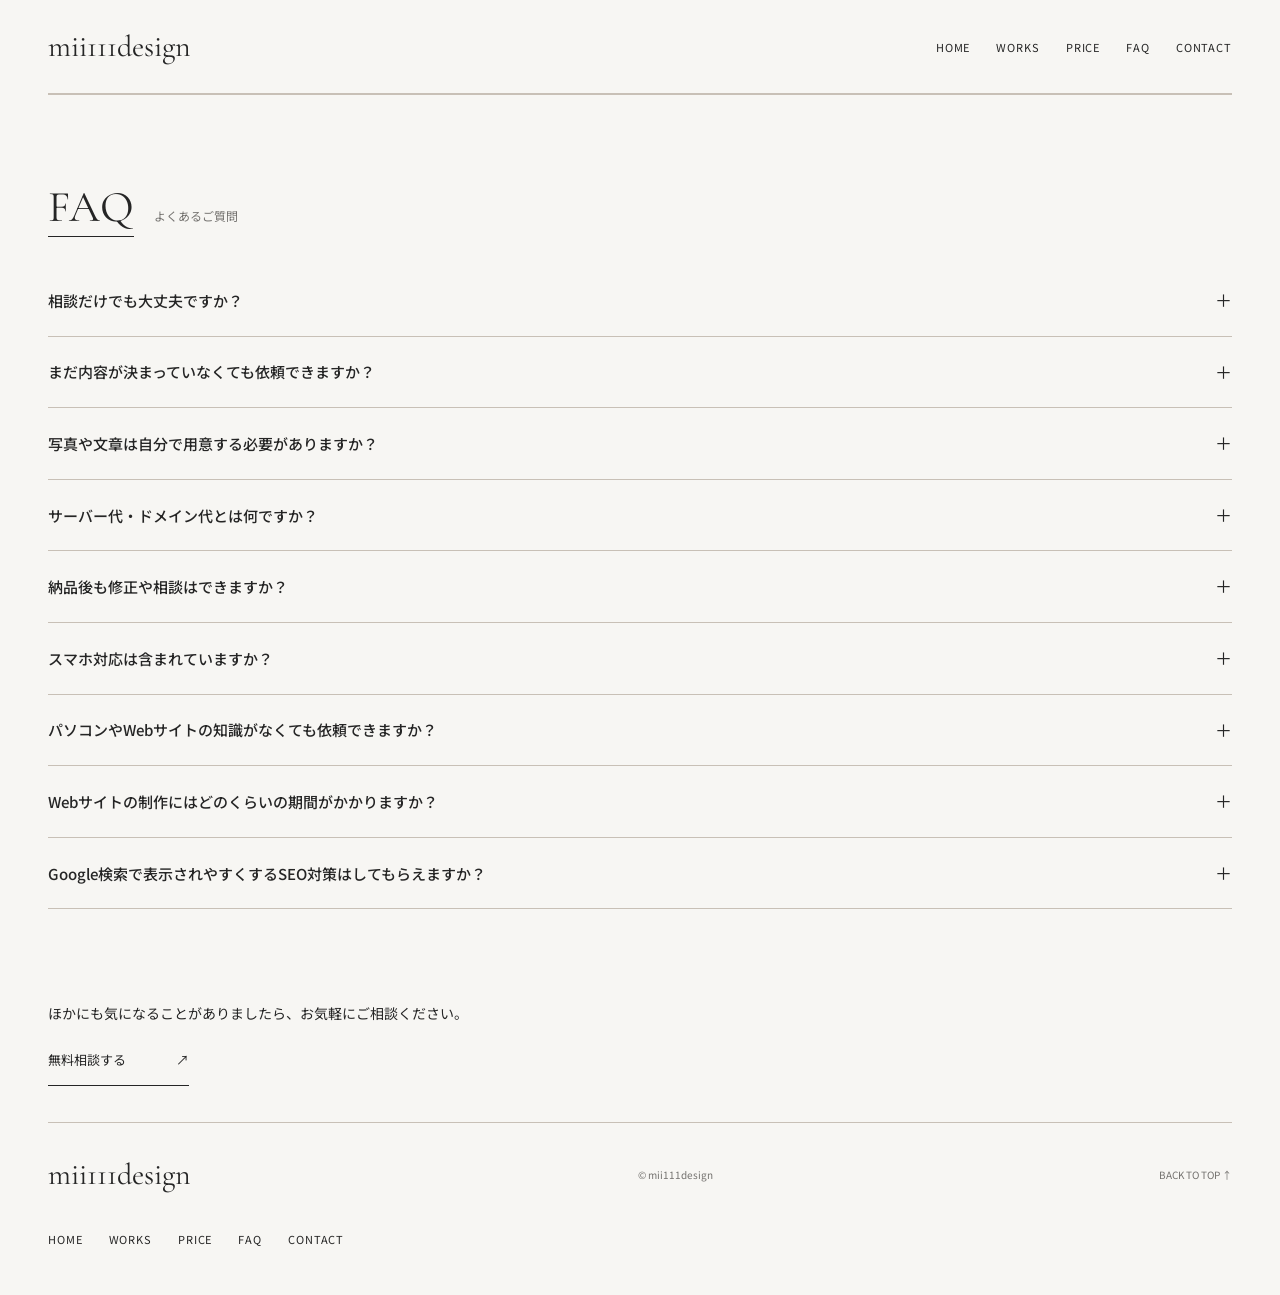
==== commit f46e007c: "Add files via upload" ====
--- a/faq.html
+++ b/faq.html
@@ -3,5 +3,5 @@
 @media(max-width:1000px){.wrap{width:calc(100% - 56px)}.header nav{gap:16px}.hero-layout{gap:32px}.split,.contact-layout{gap:36px}.section-heading{gap:12px}}
 @media(max-width:700px){.wrap{width:calc(100% - 40px)}.header{min-height:76px;flex-wrap:wrap;gap:0}.brand{font-size:26px}.menu-toggle{display:block;background:none;border:0;padding:14px 0 14px 20px;font-size:11px;letter-spacing:.1em}.header nav{width:100%;display:grid;grid-template-columns:repeat(3,1fr);gap:0;padding:8px 0 16px}.header nav[hidden]{display:none}.header nav a{padding:12px 0;min-height:44px}.hero{padding:58px 0 40px}.hero-layout{grid-template-columns:1fr;gap:24px}.hero h1{font-size:clamp(24px,6.2vw,36px);line-height:1.8}.mobile-break{display:block}.hero-layout>p{font-size:13px}.section{padding:56px 0}.section-heading :is(h1,h2){font-size:38px}.works-grid{grid-template-columns:1fr;gap:36px}.work h3{font-size:18px}.split,.contact-layout{grid-template-columns:1fr;gap:8px}.copy h3,.contact h3{font-size:23px}.section-heading{margin-bottom:28px}.detail-image{margin-bottom:40px}.detail>.eyebrow{margin-top:42px}footer{flex-wrap:wrap;padding:28px 0}footer .brand{width:100%}.detail-nav{font-size:11px;gap:8px}}
 @media(prefers-reduced-motion:reduce){html{scroll-behavior:auto}.motion .reveal{opacity:1;transform:none;transition:none}.work-image img{transition:none}.work a:hover img{transform:none}}
-#price ul{padding-left:1.5em}#price>div:last-child{min-width:0}#price h3{font-size:15px;font-weight:500}#price .note h3{font-size:12px}.flow-list{padding:0;list-style:none}.flow-list>li{padding:22px 0;border-bottom:1px solid var(--line)}.flow-list>li:first-child{padding-top:0}</style><link rel="stylesheet" href="assets/additions.css?v=20261022c"><script>(()=>{try{const reduce=matchMedia('(prefers-reduced-motion:reduce)').matches;const seen=sessionStorage.getItem('mii111design-intro-v1');sessionStorage.setItem('mii111design-intro-v1','1');if(!reduce&&!seen&&performance.getEntriesByType('navigation')[0]?.type!=='reload'){document.documentElement.classList.add('loading-intro');window.miiIntroSafety=setTimeout(()=>document.documentElement.classList.remove('loading-intro','intro-playing'),4000);}}catch(e){}})();</script><script defer src="assets/additions.js?v=20261022c"></script></head><body><div class="site-loader" aria-hidden="true"><img src="assets/logo-loading.png" width="650" height="440" alt="" fetchpriority="high"></div><a class="skip" href="#main">本文へ移動</a><header class="header wrap"><a class="brand" href="index.html">mii111design</a><button class="menu-toggle" type="button" aria-controls="nav" aria-expanded="false" aria-label="メニューを開く"><span class="menu-icon" aria-hidden="true"><span></span><span></span><span></span></span></button><nav id="nav" aria-label="メインナビゲーション"><a href="index.html">HOME</a><a href="works.html">WORKS</a><a href="price.html">PRICE</a><a href="faq.html">FAQ</a><a href="index.html#contact">CONTACT</a></nav></header><main id="main" class="wrap"><section class="section" id="faq"><div class="section-heading reveal"><h1>FAQ</h1><p>よくあるご質問</p></div><div class="faq-list"><section class="faq-item"><h3><button type="button" id="faq-question-1" aria-expanded="false" aria-controls="faq-answer-1">相談だけでも大丈夫ですか？<span aria-hidden="true">＋</span></button></h3><div class="faq-answer" id="faq-answer-1" role="region" aria-labelledby="faq-question-1" inert><div><p>もちろんです。ご相談・お見積もりは無料なので、依頼するか迷っている段階でもお声がけください。</p></div></div></section><section class="faq-item"><h3><button type="button" id="faq-question-2" aria-expanded="false" aria-controls="faq-answer-2">まだ内容が決まっていなくても依頼できますか？<span aria-hidden="true">＋</span></button></h3><div class="faq-answer" id="faq-answer-2" role="region" aria-labelledby="faq-question-2" inert><div><p class="wrap-copy">もちろん大丈夫です。掲載する内容やデザインについても、お話ししながら一緒に整理していきます。</p></div></div></section><section class="faq-item"><h3><button type="button" id="faq-question-3" aria-expanded="false" aria-controls="faq-answer-3">写真や文章は自分で用意する必要がありますか？<span aria-hidden="true">＋</span></button></h3><div class="faq-answer" id="faq-answer-3" role="region" aria-labelledby="faq-question-3" inert><div><p>写真は基本的にご用意をお願いしていますが、必要な写真の種類や構図はこちらからご案内できます。文章も最初から完成させる必要はなく、何を書けばいいか一緒に考えられます。</p></div></div></section><section class="faq-item"><h3><button type="button" id="faq-question-5" aria-expanded="false" aria-controls="faq-answer-5">サーバー代・ドメイン代とは何ですか？<span aria-hidden="true">＋</span></button></h3><div class="faq-answer" id="faq-answer-5" role="region" aria-labelledby="faq-question-5" inert><div><p>サーバーはWebサイトを置く場所、ドメインはサイトの住所（URL）のようなものです。どちらも公開に必要な費用で、制作料金とは別にかかりますが、契約や設定はサポートします。</p></div></div></section><section class="faq-item"><h3><button type="button" id="faq-question-6" aria-expanded="false" aria-controls="faq-answer-6">納品後も修正や相談はできますか？<span aria-hidden="true">＋</span></button></h3><div class="faq-answer" id="faq-answer-6" role="region" aria-labelledby="faq-question-6" inert><div><p class="wrap-copy">納品後14日間は、文章の修正や画像の差し替えなど軽微な修正に無料で対応します。その後の修正や、ページ追加・リニューアルもご相談いただけますが、14日を過ぎた修正や大きな変更は内容に応じて費用をご案内します。</p></div></div></section><section class="faq-item"><h3><button type="button" id="faq-question-7" aria-expanded="false" aria-controls="faq-answer-7">スマホ対応は含まれていますか？<span aria-hidden="true">＋</span></button></h3><div class="faq-answer" id="faq-answer-7" role="region" aria-labelledby="faq-question-7" inert><div><p>はい、すべてのプランでスマートフォン表示に対応しています。パソコン・タブレット・スマートフォンの画面に合わせて、見やすく操作しやすい表示に整えます。</p></div></div></section><section class="faq-item"><h3><button type="button" id="faq-question-9" aria-expanded="false" aria-controls="faq-answer-9">パソコンやWebサイトの知識がなくても依頼できますか？<span aria-hidden="true">＋</span></button></h3><div class="faq-answer" id="faq-answer-9" role="region" aria-labelledby="faq-question-9" inert><div><p>もちろん大丈夫です。制作の流れや必要な準備、サーバー・ドメインなどの難しい設定についても順番にご案内します。</p></div></div></section><section class="faq-item"><h3><button type="button" id="faq-question-10" aria-expanded="false" aria-controls="faq-answer-10">Webサイトの制作にはどのくらいの期間がかかりますか？<span aria-hidden="true">＋</span></button></h3><div class="faq-answer" id="faq-answer-10" role="region" aria-labelledby="faq-question-10" inert><div><p>通常3〜4週間ほどが目安です。ページ数や掲載内容、写真・文章の準備状況によって前後するため、詳しいスケジュールはご相談時にお伝えします。</p></div></div></section><section class="faq-item"><h3><button type="button" id="faq-question-11" aria-expanded="false" aria-controls="faq-answer-11">Google検索で表示されやすくするSEO対策はしてもらえますか？<span aria-hidden="true">＋</span></button></h3><div class="faq-answer" id="faq-answer-11" role="region" aria-labelledby="faq-question-11" inert><div><p>はい、ページ構成やタイトル・説明文など、検索エンジンに内容が伝わりやすい基本的なSEO対策を行います。ただし、検索結果への掲載や上位表示を保証するものではありません。</p></div></div></section></div></section></main><footer class="wrap"><a class="brand" href="index.html">mii111design</a><small>© mii111design</small><nav class="footer-nav" aria-label="フッターナビゲーション"><a href="index.html">HOME</a><a href="works.html">WORKS</a><a href="price.html">PRICE</a><a href="faq.html">FAQ</a><a href="index.html#contact">CONTACT</a></nav><a href="#main">BACK TO TOP ↑</a></footer><script>if('IntersectionObserver' in window&&!window.matchMedia('(prefers-reduced-motion:reduce)').matches){const observer=new IntersectionObserver(entries=>{entries.forEach(entry=>{if(entry.isIntersecting){entry.target.classList.add('visible');observer.unobserve(entry.target);}});},{threshold:.08});document.querySelectorAll('.reveal').forEach(el=>observer.observe(el));document.documentElement.classList.add('motion');}
+#price ul{padding-left:1.5em}#price>div:last-child{min-width:0}#price h3{font-size:15px;font-weight:500}#price .note h3{font-size:12px}.flow-list{padding:0;list-style:none}.flow-list>li{padding:22px 0;border-bottom:1px solid var(--line)}.flow-list>li:first-child{padding-top:0}</style><link rel="stylesheet" href="assets/additions.css?v=20261022e"><script>(()=>{try{const reduce=matchMedia('(prefers-reduced-motion:reduce)').matches;const seen=sessionStorage.getItem('mii111design-intro-v1');sessionStorage.setItem('mii111design-intro-v1','1');if(!reduce&&!seen&&performance.getEntriesByType('navigation')[0]?.type!=='reload'){document.documentElement.classList.add('loading-intro');window.miiIntroSafety=setTimeout(()=>document.documentElement.classList.remove('loading-intro','intro-playing'),4000);}}catch(e){}})();</script><script defer src="assets/additions.js?v=20261022e"></script></head><body><div class="site-loader" aria-hidden="true"><img src="assets/logo-loading.png" width="650" height="440" alt="" fetchpriority="high"></div><a class="skip" href="#main">本文へ移動</a><header class="header wrap"><a class="brand" href="index.html">mii111design</a><button class="menu-toggle" type="button" aria-controls="nav" aria-expanded="false" aria-label="メニューを開く"><span class="menu-icon" aria-hidden="true"><span></span><span></span><span></span></span></button><nav id="nav" aria-label="メインナビゲーション"><a href="index.html">HOME</a><a href="works.html">WORKS</a><a href="price.html">PRICE</a><a href="faq.html">FAQ</a><a href="index.html#contact">CONTACT</a></nav></header><main id="main" class="wrap"><section class="section" id="faq"><div class="section-heading reveal"><h1>FAQ</h1><p>よくあるご質問</p></div><div class="faq-list"><section class="faq-item"><h3><button type="button" id="faq-question-1" aria-expanded="false" aria-controls="faq-answer-1">相談だけでも大丈夫ですか？<span aria-hidden="true">＋</span></button></h3><div class="faq-answer" id="faq-answer-1" role="region" aria-labelledby="faq-question-1" inert><div><p>もちろんです。ご相談・お見積もりは無料なので、依頼するか迷っている段階でもお声がけください。</p></div></div></section><section class="faq-item"><h3><button type="button" id="faq-question-2" aria-expanded="false" aria-controls="faq-answer-2">まだ内容が決まっていなくても依頼できますか？<span aria-hidden="true">＋</span></button></h3><div class="faq-answer" id="faq-answer-2" role="region" aria-labelledby="faq-question-2" inert><div><p class="wrap-copy">もちろん大丈夫です。掲載する内容やデザインについても、お話ししながら一緒に整理していきます。</p></div></div></section><section class="faq-item"><h3><button type="button" id="faq-question-3" aria-expanded="false" aria-controls="faq-answer-3">写真や文章は自分で用意する必要がありますか？<span aria-hidden="true">＋</span></button></h3><div class="faq-answer" id="faq-answer-3" role="region" aria-labelledby="faq-question-3" inert><div><p>写真は基本的にご用意をお願いしていますが、必要な写真の種類や構図はこちらからご案内できます。文章も最初から完成させる必要はなく、何を書けばいいか一緒に考えられます。</p></div></div></section><section class="faq-item"><h3><button type="button" id="faq-question-5" aria-expanded="false" aria-controls="faq-answer-5">サーバー代・ドメイン代とは何ですか？<span aria-hidden="true">＋</span></button></h3><div class="faq-answer" id="faq-answer-5" role="region" aria-labelledby="faq-question-5" inert><div><p>サーバーはWebサイトを置く場所、ドメインはサイトの住所（URL）のようなものです。どちらも公開に必要な費用で、制作料金とは別にかかりますが、契約や設定はサポートします。</p></div></div></section><section class="faq-item"><h3><button type="button" id="faq-question-6" aria-expanded="false" aria-controls="faq-answer-6">納品後も修正や相談はできますか？<span aria-hidden="true">＋</span></button></h3><div class="faq-answer" id="faq-answer-6" role="region" aria-labelledby="faq-question-6" inert><div><p class="wrap-copy">納品後14日間は、文章の修正や画像の差し替えなど軽微な修正に無料で対応します。その後の修正や、ページ追加・リニューアルもご相談いただけますが、14日を過ぎた修正や大きな変更は内容に応じて費用をご案内します。</p></div></div></section><section class="faq-item"><h3><button type="button" id="faq-question-7" aria-expanded="false" aria-controls="faq-answer-7">スマホ対応は含まれていますか？<span aria-hidden="true">＋</span></button></h3><div class="faq-answer" id="faq-answer-7" role="region" aria-labelledby="faq-question-7" inert><div><p>はい、すべてのプランでスマートフォン表示に対応しています。パソコン・タブレット・スマートフォンの画面に合わせて、見やすく操作しやすい表示に整えます。</p></div></div></section><section class="faq-item"><h3><button type="button" id="faq-question-9" aria-expanded="false" aria-controls="faq-answer-9">パソコンやWebサイトの知識がなくても依頼できますか？<span aria-hidden="true">＋</span></button></h3><div class="faq-answer" id="faq-answer-9" role="region" aria-labelledby="faq-question-9" inert><div><p>もちろん大丈夫です。制作の流れや必要な準備、サーバー・ドメインなどの難しい設定についても順番にご案内します。</p></div></div></section><section class="faq-item"><h3><button type="button" id="faq-question-10" aria-expanded="false" aria-controls="faq-answer-10">Webサイトの制作にはどのくらいの期間がかかりますか？<span aria-hidden="true">＋</span></button></h3><div class="faq-answer" id="faq-answer-10" role="region" aria-labelledby="faq-question-10" inert><div><p>通常3〜4週間ほどが目安です。ページ数や掲載内容、写真・文章の準備状況によって前後するため、詳しいスケジュールはご相談時にお伝えします。</p></div></div></section><section class="faq-item"><h3><button type="button" id="faq-question-11" aria-expanded="false" aria-controls="faq-answer-11">Google検索で表示されやすくするSEO対策はしてもらえますか？<span aria-hidden="true">＋</span></button></h3><div class="faq-answer" id="faq-answer-11" role="region" aria-labelledby="faq-question-11" inert><div><p>はい、ページ構成やタイトル・説明文など、検索エンジンに内容が伝わりやすい基本的なSEO対策を行います。ただし、検索結果への掲載や上位表示を保証するものではありません。</p></div></div></section></div></section><div class="page-consult"><p>ほかにも気になることがありましたら、お気軽にご相談ください。</p><a class="text-link" href="index.html#contact">無料相談する <span aria-hidden="true">↗</span></a></div></main><footer class="wrap"><a class="brand" href="index.html">mii111design</a><small>© mii111design</small><nav class="footer-nav" aria-label="フッターナビゲーション"><a href="index.html">HOME</a><a href="works.html">WORKS</a><a href="price.html">PRICE</a><a href="faq.html">FAQ</a><a href="index.html#contact">CONTACT</a></nav><a href="#main">BACK TO TOP ↑</a></footer><script>if('IntersectionObserver' in window&&!window.matchMedia('(prefers-reduced-motion:reduce)').matches){const observer=new IntersectionObserver(entries=>{entries.forEach(entry=>{if(entry.isIntersecting){entry.target.classList.add('visible');observer.unobserve(entry.target);}});},{threshold:.08});document.querySelectorAll('.reveal').forEach(el=>observer.observe(el));document.documentElement.classList.add('motion');}
 </script></body></html>
--- a/assets/additions.css
+++ b/assets/additions.css
@@ -8,13 +8,11 @@
 
 
 
-.about-layout{display:grid;grid-template-columns:2fr 3fr;gap:64px;align-items:start}.about-layout .about-photo{margin:0}.profile-list{display:grid;gap:28px}.profile-list h3{font-size:16px;font-weight:500;line-height:1.8;margin:0 0 10px}.profile-list p{margin:0;font-size:14px}.consultation-circles{list-style:none;padding:0;margin:48px auto 0;max-width:960px;display:grid;grid-template-columns:repeat(3,minmax(0,1fr));gap:28px 48px}.consultation-circles li{aspect-ratio:1;background:var(--surface);border-radius:50%;display:flex;align-items:center;justify-content:center;text-align:center;padding:16px;line-height:1.8}.circle-motion .consultation-circles li{opacity:0;transform:translateY(20px);transition:opacity .7s ease var(--circle-delay),transform .7s ease var(--circle-delay)}.circle-motion .consultation-circles .circle-visible{opacity:1;transform:none}.consultation-note{max-width:48em;margin:36px auto 0}.faq-item{border-bottom:1px solid var(--line)}.faq-item h3{margin:0;font-size:15px;font-weight:500}.faq-item button{width:100%;display:flex;align-items:center;justify-content:space-between;gap:24px;min-height:64px;padding:20px 0;border:0;background:transparent;color:inherit;text-align:left;line-height:1.8;cursor:pointer}.faq-item button span{flex:none;font-size:17px;font-weight:400}.faq-answer{display:grid;grid-template-rows:0fr;visibility:hidden;transition:grid-template-rows .3s ease,visibility .3s}.faq-answer>div{min-height:0;overflow:hidden}.faq-answer p{font-size:14px;color:var(--muted);margin:0;padding:0 0 24px}.faq-answer.faq-open{grid-template-rows:1fr;visibility:visible}
+.about-layout{display:grid;grid-template-columns:2fr 3fr;gap:64px;align-items:start}.about-layout .about-photo{margin:0}.profile-list{display:grid;gap:28px}.profile-list h3{font-size:16px;font-weight:500;line-height:1.8;margin:0 0 10px}.profile-list p{margin:0;font-size:14px}.consultation-circles{list-style:none;padding:0;margin:48px auto 0;max-width:960px;display:grid;grid-template-columns:repeat(3,minmax(0,1fr));gap:28px 48px}.consultation-circles>li{aspect-ratio:1;background:var(--surface);border-radius:50%;display:flex;align-items:center;justify-content:center;text-align:center;padding:16px;line-height:1.8}.consultation-note{max-width:48em;margin:36px auto 0}.faq-item{border-bottom:1px solid var(--line)}.faq-item h3{margin:0;font-size:15px;font-weight:500}.faq-item button{width:100%;display:flex;align-items:center;justify-content:space-between;gap:24px;min-height:64px;padding:20px 0;border:0;background:transparent;color:inherit;text-align:left;line-height:1.8;cursor:pointer}.faq-item button span{flex:none;font-size:17px;font-weight:400}.faq-answer{display:grid;grid-template-rows:0fr;visibility:hidden;transition:grid-template-rows .3s ease,visibility .3s}.faq-answer>div{min-height:0;overflow:hidden}.faq-answer p{font-size:14px;color:var(--muted);margin:0;padding:0 0 24px}.faq-answer.faq-open{grid-template-rows:1fr;visibility:visible}
 @media(max-width:1000px){.about-layout{gap:36px}.consultation-circles{gap:24px}}
-@media(max-width:700px){.about-layout{grid-template-columns:1fr;gap:28px}.profile-list{gap:26px}.profile-list p{font-size:14px}.consultation-circles{grid-template-columns:repeat(2,minmax(0,1fr));gap:16px;margin-top:36px}.consultation-circles li{font-size:clamp(12px,3.2vw,15px);padding:10px}.faq-item button{gap:16px}.faq-answer p{font-size:14px}}
-@media(prefers-reduced-motion:reduce){.circle-motion .consultation-circles li{opacity:1;transform:none;transition:none}.faq-answer{transition:none}}
+@media(max-width:700px){.about-layout{grid-template-columns:1fr;gap:28px}.profile-list{gap:26px}.profile-list p{font-size:14px}.consultation-circles{grid-template-columns:repeat(2,minmax(0,1fr));gap:16px;margin-top:36px}.consultation-circles>li{font-size:clamp(12px,3.2vw,15px);padding:10px}.faq-item button{gap:16px}.faq-answer p{font-size:14px}}
+@media(prefers-reduced-motion:reduce){.circle-motion .consultation-circles>li{opacity:1;transform:none;transition:none}.faq-answer{transition:none}}
 #consultation>.section-heading{flex-wrap:wrap}
-
-.circle-toggle{width:100%;height:100%;display:flex;align-items:center;justify-content:center;position:absolute;inset:0;padding:16px;border:0;border-radius:50%;background:transparent;color:inherit;font:inherit;line-height:inherit;text-align:center;cursor:pointer}.consultation-circles li{position:relative}.circle-text{display:block;opacity:1;transition:opacity .175s ease}.circle-toggle.circle-switching .circle-text{opacity:0}.circle-toggle[aria-pressed="true"] .circle-text{font-size:14px}.circle-toggle:focus-visible{outline-offset:4px}@media(max-width:700px){.circle-toggle{padding:12px}.circle-toggle[aria-pressed="true"] .circle-text{font-size:clamp(12px,3.1vw,14px);line-height:1.65}}@media(prefers-reduced-motion:reduce){.circle-text{transition:none}}
 
 .hero>.price-link{display:flex;width:max-content;margin-top:16px}#price>.section-heading{display:block}#price>.section-heading>p{margin-top:20px}.price-intro{max-width:52em;margin:0 0 36px}
 
@@ -31,7 +29,17 @@
 @media(max-width:700px){#concept .copy p,.profile-list p,#service dd,.consultation-note,.faq-answer p,.work>p,.price-intro,#price dd p,#price .note li{line-break:strict;word-break:normal;overflow-wrap:break-word;text-wrap:pretty;min-width:0}#service dt,.profile-list h3,.faq-item button{line-break:strict;text-wrap:pretty}.section-heading>p{white-space:nowrap}}
 
 
-@media(max-width:700px){.circle-toggle{-webkit-tap-highlight-color:transparent}}@media(max-width:380px){#consultation .section-heading h2{font-size:clamp(30px,9vw,34px)}}
+@media(max-width:380px){#consultation .section-heading h2{font-size:clamp(30px,9vw,34px)}}
 @supports(word-break:auto-phrase){@media(max-width:700px){#concept .copy p,.profile-list p,#service dd,.consultation-note,.faq-answer p,.work>p,.price-intro,#price dd p,#price .note li,.circle-description,.faq-item button{word-break:auto-phrase}}}
 
-@media(max-width:700px){.circle-toggle{cursor:default}.circle-toggle .circle-text{transition:none}}
+
+
+.consultation-circles>li{aspect-ratio:auto;background:none;border-radius:0;display:grid;grid-template-columns:minmax(0,1fr);grid-template-rows:auto 1fr;align-content:start;justify-content:stretch;justify-items:center;align-items:start;min-width:0;padding:0;text-align:left;line-height:1.85}.consultation-circle{width:100%;aspect-ratio:1;border-radius:50%;background:var(--surface);display:flex;align-items:center;justify-content:center;padding:16px;text-align:center;line-height:1.8}.consultation-description{width:100%;list-style:disc;margin:24px 0 0;padding-left:1.25em;font-size:14px;line-height:1.85;line-break:strict;word-break:normal;overflow-wrap:break-word;text-wrap:pretty}.consultation-description>li+li{margin-top:8px}.circle-motion .consultation-circle{opacity:0;transform:translateY(20px);transition:opacity .6s ease,transform .6s ease,outline-color .3s ease}.circle-motion .consultation-description{opacity:0;transform:translateY(12px);transition:opacity .6s ease .2s,transform .6s ease .2s}.circle-motion .circle-visible>.consultation-circle,.circle-motion .circle-visible>.consultation-description{opacity:1;transform:none}
+@media(max-width:1000px){.consultation-circles{gap:40px 24px}}@media(min-width:1001px){.consultation-circles{row-gap:48px}}@media(max-width:700px){.consultation-circles{grid-template-columns:1fr;gap:40px;max-width:420px}.consultation-circles>li{font-size:15px;padding:0}.consultation-circle{width:min(220px,80%)}.consultation-description{margin-top:24px;max-width:24em}}
+@supports(word-break:auto-phrase){.consultation-description{word-break:auto-phrase}}@media(prefers-reduced-motion:reduce){.circle-motion .consultation-circle,.circle-motion .consultation-description{opacity:1;transform:none;transition:none}}
+
+.hero-layout>p{font-size:14px;max-width:32em;text-wrap:pretty;line-break:strict}.hero-actions{display:flex;flex-wrap:wrap;align-items:center;gap:12px 36px;margin-top:24px}.hero-actions .consultation-link{order:-1;font-weight:500}.hero-motion .hero h1{opacity:0;transform:translateY(12px);transition:opacity .6s ease,transform .6s ease}.hero-motion.hero-ready .hero h1{opacity:1;transform:none}.work-intent{margin:20px 0 0;font-size:14px;line-height:1.85}.work-intent>div+div{margin-top:14px}.work-intent dt{font-size:12px;color:var(--muted);margin-bottom:4px}.work-intent dd{margin:0;text-wrap:pretty;line-break:strict}.work-consult{margin-top:16px}.page-consult{margin:28px 0 36px}.page-consult p{font-size:14px;margin:0 0 8px;text-wrap:pretty}#faq+.page-consult{margin-top:0}.consultation-circle{outline:1px solid transparent;outline-offset:3px;transition:outline-color .3s ease}.consultation-current>.consultation-circle{outline-color:var(--line)}.flow-motion .flow-list>li{opacity:0;transform:translateY(12px);transition:opacity .6s ease,transform .6s ease,border-color .3s ease}.flow-motion .flow-list>.flow-visible{opacity:1;transform:none}.flow-list>li>span{color:var(--muted);transition:color .3s ease}.flow-list>.flow-current{border-bottom-color:var(--text)}.flow-list>.flow-current>span{color:var(--text)}
+@media(min-width:701px){.consultation-circles{grid-template-columns:1fr;max-width:900px;gap:32px}.consultation-circles>li{grid-template-columns:200px minmax(0,1fr);grid-template-rows:auto;align-items:center;column-gap:32px}.consultation-description{margin:0}.consultation-circle{width:200px}}@media(min-width:1100px){.consultation-circles{grid-template-columns:repeat(2,minmax(0,1fr));max-width:1120px;gap:40px 48px}.consultation-circles>li{column-gap:24px}}
+@media(max-width:700px){.hero-layout>p{font-size:13px;max-width:32em}.hero-actions{display:grid;grid-template-columns:max-content max-content;gap:10px 28px}.hero-actions .text-link{gap:24px}.hero-actions .consultation-link{grid-column:1/-1;justify-self:start}.consultation-circle{width:min(200px,80%)}.consultation-circles{gap:32px}.work-intent{font-size:14px}}@media(prefers-reduced-motion:reduce){.hero-motion .hero h1{opacity:1;transform:none;transition:none}.flow-motion .flow-list>li{opacity:1;transform:none;transition:none}.consultation-circle,.flow-list>li>span{transition:none}}
+
+@supports(word-break:auto-phrase){.hero-layout>p,.work-intent dd{word-break:auto-phrase}}
